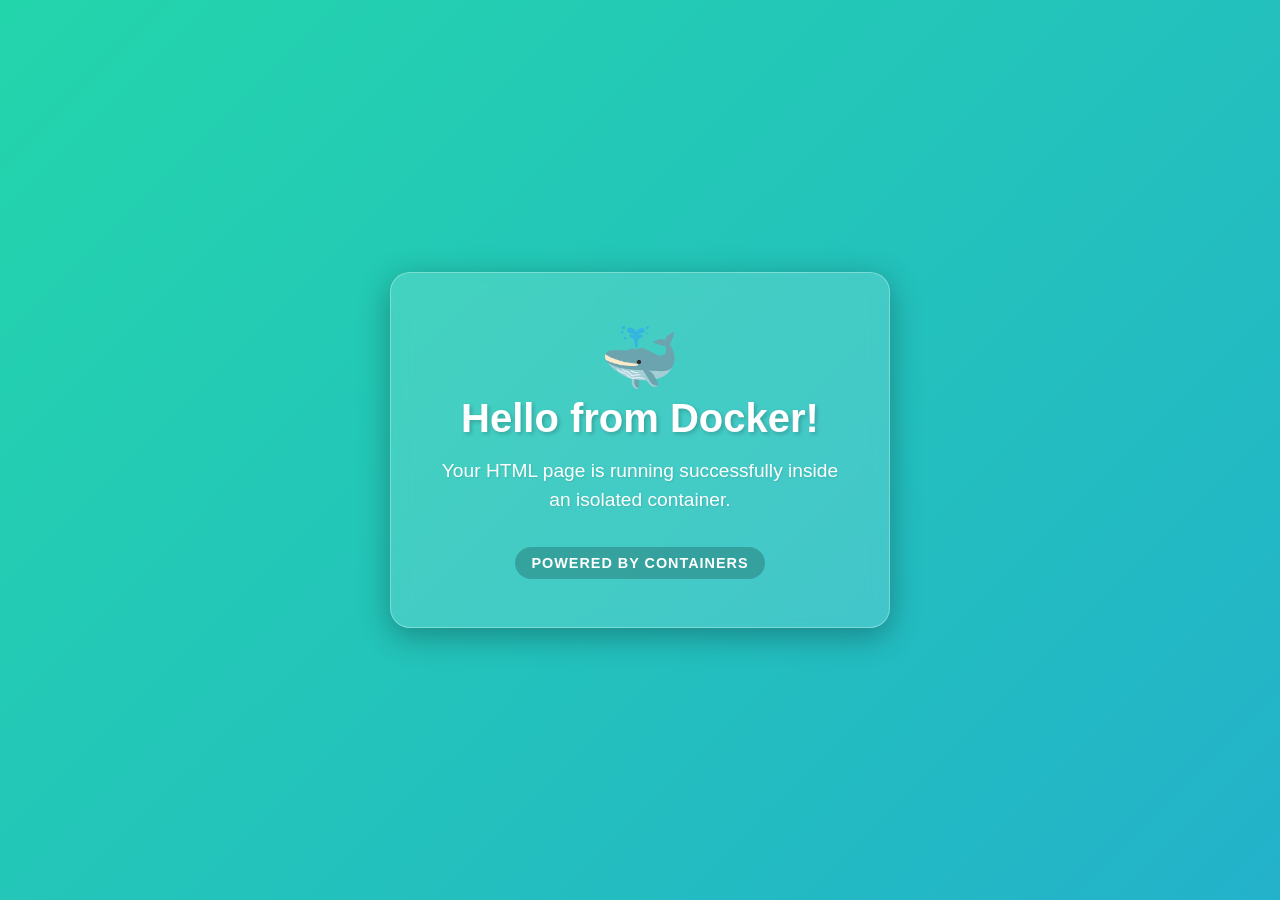
==== index.html @ cf51550a "Add Dockerfile and awesome HTML page" ====
<!DOCTYPE html>
<html lang="en">
<head>
    <meta charset="UTF-8">
    <meta name="viewport" content="width=device-width, initial-scale=1.0">
    <title>My Awesome Docker Page</title>
    <style>
        * {
            margin: 0;
            padding: 0;
            box-sizing: border-box;
        }
        body { 
            font-family: 'Segoe UI', Tahoma, Geneva, Verdana, sans-serif; 
            display: flex; 
            justify-content: center; 
            align-items: center; 
            height: 100vh; 
            /* Cool animated gradient background */
            background: linear-gradient(-45deg, #ee7752, #e73c7e, #23a6d5, #23d5ab);
            background-size: 400% 400%;
            animation: gradientBG 15s ease infinite;
            color: white;
        }

        @keyframes gradientBG {
            0% { background-position: 0% 50%; }
            50% { background-position: 100% 50%; }
            100% { background-position: 0% 50%; }
        }

        .card { 
            padding: 3rem; 
            /* Glassmorphism effect */
            background: rgba(255, 255, 255, 0.15); 
            backdrop-filter: blur(10px);
            -webkit-backdrop-filter: blur(10px);
            border-radius: 20px; 
            border: 1px solid rgba(255, 255, 255, 0.3);
            box-shadow: 0 8px 32px 0 rgba(0, 0, 0, 0.3); 
            text-align: center; 
            max-width: 500px;
            transform: translateY(0);
            transition: transform 0.3s ease, box-shadow 0.3s ease;
        }

        .card:hover {
            transform: translateY(-10px);
            box-shadow: 0 15px 40px 0 rgba(0, 0, 0, 0.4);
        }

        h1 {
            font-size: 2.5rem;
            margin-bottom: 1rem;
            text-shadow: 2px 2px 4px rgba(0,0,0,0.2);
        }
        
        .whale {
            font-size: 4rem;
            display: inline-block;
            animation: float 3s ease-in-out infinite;
        }

        @keyframes float {
            0% { transform: translateY(0px); }
            50% { transform: translateY(-15px); }
            100% { transform: translateY(0px); }
        }

        p {
            font-size: 1.2rem;
            line-height: 1.5;
            text-shadow: 1px 1px 2px rgba(0,0,0,0.1);
        }
        
        .docker-badge {
            display: inline-block;
            margin-top: 2rem;
            padding: 0.5rem 1rem;
            background: rgba(0, 0, 0, 0.2);
            border-radius: 50px;
            font-weight: bold;
            font-size: 0.9rem;
            letter-spacing: 1px;
        }
    </style>
</head>
<body>
    <div class="card">
        <div class="whale">🐳</div>
        <h1>Hello from Docker!</h1>
        <p>Your HTML page is running successfully inside an isolated container.</p>
        <div class="docker-badge">POWERED BY CONTAINERS</div>
    </div>
</body>
</html>
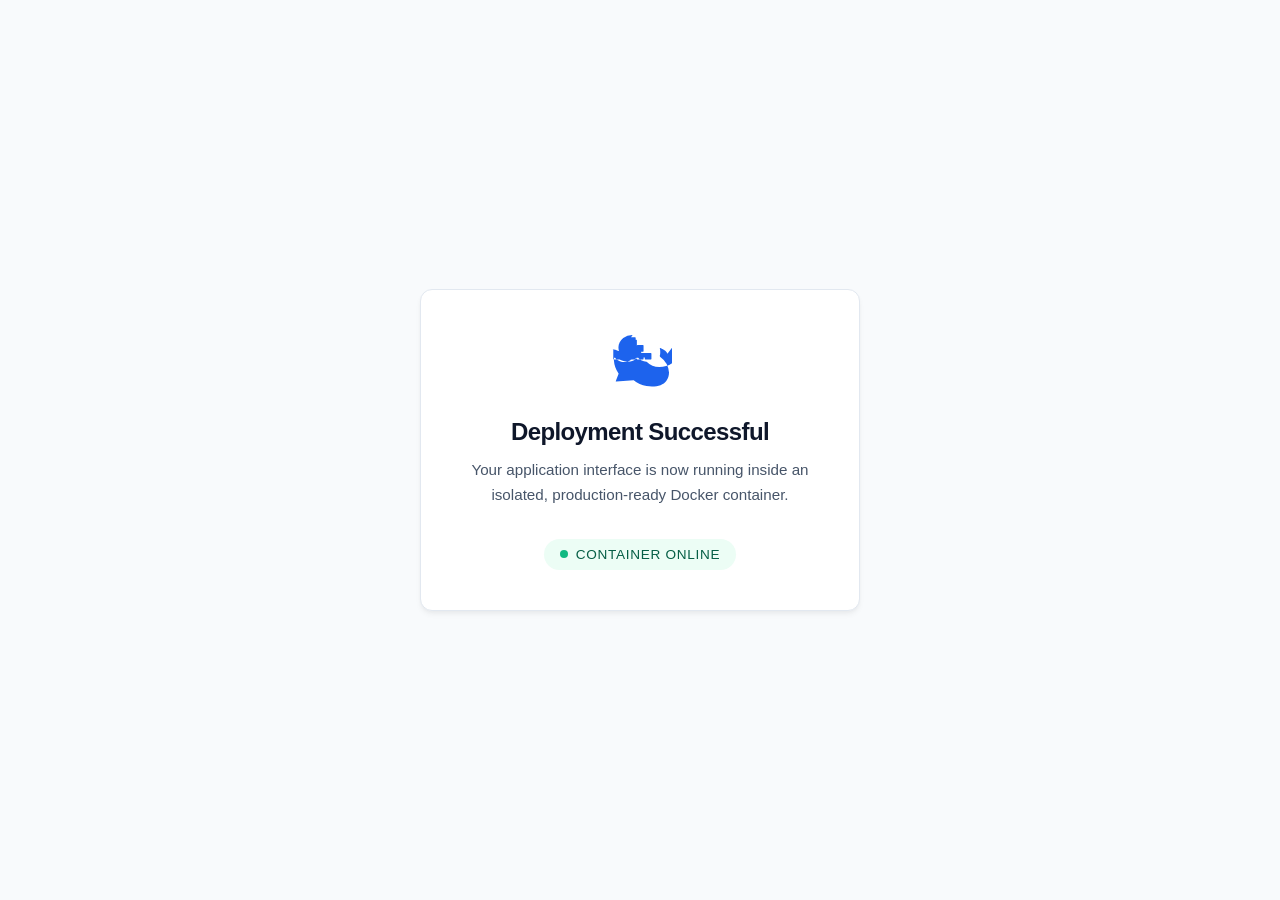
==== commit 67c3b128: "Added CI/CD automation and updated HTML" ====
--- a/index.html
+++ b/index.html
@@ -3,94 +3,113 @@
 <head>
     <meta charset="UTF-8">
     <meta name="viewport" content="width=device-width, initial-scale=1.0">
-    <title>My Awesome Docker Page</title>
+    <title>Docker Container Deployment Status</title>
     <style>
+        :root {
+            --color-bg: #f8fafc;
+            --color-card-bg: #ffffff;
+            --color-text-primary: #0f172a;
+            --color-text-secondary: #475569;
+            --color-docker-blue: #1d63ed;
+            --color-success-bg: #ecfdf5;
+            --color-success-text: #065f46;
+            --color-border: #e2e8f0;
+        }
+
         * {
             margin: 0;
             padding: 0;
             box-sizing: border-box;
         }
+
         body { 
-            font-family: 'Segoe UI', Tahoma, Geneva, Verdana, sans-serif; 
+            font-family: -apple-system, BlinkMacSystemFont, 'Segoe UI', Roboto, Helvetica, Arial, sans-serif; 
+            background-color: var(--color-bg);
+            color: var(--color-text-primary);
             display: flex; 
             justify-content: center; 
             align-items: center; 
-            height: 100vh; 
-            /* Cool animated gradient background */
-            background: linear-gradient(-45deg, #ee7752, #e73c7e, #23a6d5, #23d5ab);
-            background-size: 400% 400%;
-            animation: gradientBG 15s ease infinite;
-            color: white;
-        }
-
-        @keyframes gradientBG {
-            0% { background-position: 0% 50%; }
-            50% { background-position: 100% 50%; }
-            100% { background-position: 0% 50%; }
+            min-height: 100vh;
+            padding: 1.5rem;
+            -webkit-font-smoothing: antialiased;
         }
 
         .card { 
-            padding: 3rem; 
-            /* Glassmorphism effect */
-            background: rgba(255, 255, 255, 0.15); 
-            backdrop-filter: blur(10px);
-            -webkit-backdrop-filter: blur(10px);
-            border-radius: 20px; 
-            border: 1px solid rgba(255, 255, 255, 0.3);
-            box-shadow: 0 8px 32px 0 rgba(0, 0, 0, 0.3); 
+            background-color: var(--color-card-bg);
+            padding: 2.5rem; 
+            border-radius: 12px; 
+            border: 1px solid var(--color-border);
+            box-shadow: 0 4px 6px -1px rgba(0, 0, 0, 0.05), 0 2px 4px -1px rgba(0, 0, 0, 0.03);
             text-align: center; 
-            max-width: 500px;
-            transform: translateY(0);
-            transition: transform 0.3s ease, box-shadow 0.3s ease;
+            max-width: 440px;
+            width: 100%;
         }
 
-        .card:hover {
-            transform: translateY(-10px);
-            box-shadow: 0 15px 40px 0 rgba(0, 0, 0, 0.4);
+        .icon-container {
+            display: flex;
+            justify-content: center;
+            align-items: center;
+            margin-bottom: 1.5rem;
+        }
+
+        .docker-logo {
+            width: 64px;
+            height: auto;
+            fill: var(--color-docker-blue);
         }
 
         h1 {
-            font-size: 2.5rem;
-            margin-bottom: 1rem;
-            text-shadow: 2px 2px 4px rgba(0,0,0,0.2);
+            font-size: 1.5rem;
+            font-weight: 600;
+            letter-spacing: -0.025em;
+            margin-bottom: 0.75rem;
+            color: var(--color-text-primary);
         }
         
-        .whale {
-            font-size: 4rem;
-            display: inline-block;
-            animation: float 3s ease-in-out infinite;
+        p {
+            font-size: 0.95rem;
+            line-height: 1.6;
+            color: var(--color-text-secondary);
+            margin-bottom: 2rem;
+        }
+        
+        .status-badge {
+            display: inline-flex;
+            align-items: center;
+            gap: 0.5rem;
+            padding: 0.5rem 1rem;
+            background-color: var(--color-success-bg);
+            color: var(--color-success-text);
+            border-radius: 9999px;
+            font-weight: 500;
+            font-size: 0.85rem;
+            letter-spacing: 0.05em;
+            text-transform: uppercase;
         }
 
-        @keyframes float {
-            0% { transform: translateY(0px); }
-            50% { transform: translateY(-15px); }
-            100% { transform: translateY(0px); }
-        }
-
-        p {
-            font-size: 1.2rem;
-            line-height: 1.5;
-            text-shadow: 1px 1px 2px rgba(0,0,0,0.1);
-        }
-        
-        .docker-badge {
+        .status-dot {
+            width: 8px;
+            height: 8px;
+            background-color: #10b981;
+            border-radius: 50%;
             display: inline-block;
-            margin-top: 2rem;
-            padding: 0.5rem 1rem;
-            background: rgba(0, 0, 0, 0.2);
-            border-radius: 50px;
-            font-weight: bold;
-            font-size: 0.9rem;
-            letter-spacing: 1px;
         }
     </style>
 </head>
 <body>
     <div class="card">
-        <div class="whale">🐳</div>
-        <h1>Hello from Docker!</h1>
-        <p>Your HTML page is running successfully inside an isolated container.</p>
-        <div class="docker-badge">POWERED BY CONTAINERS</div>
+        <div class="icon-container">
+            <!-- Official Docker Whale SVG -->
+            <svg class="docker-logo" viewBox="0 0 24 24" xmlns="http://w3.org">
+                <path d="M13.983 11.078h2.119c.102 0 .186-.084.186-.186V8.774a.186.186 0 0 0-.186-.185h-2.119a.185.185 0 0 0-.185.185v2.118c0 .102.083.186.185.186m-2.954 0h2.118a.186.186 0 0 0 .186-.186V8.774a.186.186 0 0 0-.186-.185h-2.118a.185.185 0 0 0-.186.185v2.118c0 .102.084.186.186.186m-2.957 0h2.119a.186.186 0 0 0 .185-.186V8.774a.185.185 0 0 0-.185-.185H8.072a.186.186 0 0 0-.186.185v2.118c0 .102.084.186.186.186m-2.954 0h2.119a.185.185 0 0 0 .185-.186V8.774a.185.185 0 0 0-.185-.185H5.118a.185.185 0 0 0-.185.185v2.118c0 .102.083.186.185.186m-2.956 0h2.119a.186.186 0 0 0 .185-.186V8.774a.185.185 0 0 0-.185-.185H2.162a.185.185 0 0 0-.185.185v2.118c0 .102.083.186.185.186m2.956-2.955h2.119a.187.187 0 0 0 .185-.186V5.82a.186.186 0 0 0-.185-.186H5.118a.185.185 0 0 0-.185.186v2.118c0 .102.083.186.185.186m2.954 0h2.119a.186.186 0 0 0 .185-.186V5.82a.185.185 0 0 0-.185-.186H8.072a.186.186 0 0 0-.186.186v2.118c0 .102.084.186.186.186m2.957 0h2.118a.185.185 0 0 0 .186-.186V5.82a.185.185 0 0 0-.186-.186h-2.118a.185.185 0 0 0-.186.186v2.118c0 .102.084.186.186.186m-2.957-2.954h2.119a.186.186 0 0 0 .185-.186V2.865a.185.185 0 0 0-.185-.186H8.072a.186.186 0 0 0-.186.186v2.118c0 .102.084.186.186.186m14.214 3.733c-.116-.395-.415-.818-.813-1.157a6.67 6.67 0 0 0-1.859-1.028c-.046-.017-.097-.008-.135.023-.037.03-.053.078-.042.126.155.666.196 1.396.118 2.117-.023.21-.06.42-.113.626a.434.434 0 0 0 .17.47 7.82 7.82 0 0 1 3.266 5.86c0 1.2-.336 2.227-1.026 3.14-1.303 1.722-3.791 2.378-7.394 1.95a9.387 9.387 0 0 1-4.83-2.146c-.027-.023-.066-.032-.102-.025L3.1 19.344a.144.144 0 0 1-.168-.198l1.042-2.737c.015-.04.007-.086-.02-.12a9.49 9.49 0 0 1-1.74-4.856c-.004-.37.016-.74.062-1.107a.124.124 0 0 1 .222-.068c.677.896 1.637 1.488 2.76 1.7 1.12.213 2.247-.02 3.17-.66.037-.025.053-.07.04-.113a5.53 5.53 0 0 1-.225-1.556c0-1.57.732-3.003 1.956-3.83.038-.027.05-.077.03-.12a4.43 4.43 0 0 0-1.395-1.928.12.12 0 0 0-.179.034c-.496.793-.762 1.714-.764 2.656 0 .044-.01.087-.03.125a2.54 2.54 0 0 1-2.22 1.341H2.162a.185.185 0 0 0-.185.185v2.118c0 .102.083.186.185.186h1.22c.046 0 .09.018.124.05a5.553 5.553 0 0 0 3.738 1.42 5.526 5.526 0 0 0 3.843-1.46c.033-.03.076-.048.122-.048h2.613c.102 0 .185-.084.185-.186V8.774a.186.186 0 0 0-.185-.185h-1.22a.185.185 0 0 1-.186-.185v-2.12a.186.186 0 0 0-.186-.185h-1.22a.186.186 0 0 1-.185-.186V3.8c0-.102-.083-.186-.185-.186h-1.22a.186.186 0 0 0-.186.186v.934c0 .546-.174 1.077-.497 1.517a.187.187 0 0 1-.309-.047 3.32 3.32 0 0 1-.34-1.47c0-.986.377-1.94 1.053-2.666a.122.122 0 0 0-.083-.205 5.6 5.6 0 0 0-3.34 1.107c-1.125.828-1.8 2.146-1.8 3.543 0 .425.053.846.157 1.253a.13.13 0 0 1-.2.137 4.298 4.298 0 0 0-2.316-.684H2.162a.186.186 0 0 0-.185.186v2.118c0 .102.083.186.185.186h1.22c.038 0 .074.012.105.034a6.6 6.6 0 0 0 4.143 1.46c1.176 0 2.323-.314 3.33-.91a.194.194 0 0 1 .253.045c.78.966 1.932 1.536 3.16 1.565.044 0 .087.017.118.047a6.67 6.67 0 0 0 4.78 1.956c3.553 0 6.613-2.028 7.397-5.467.14-.622.21-1.258.207-1.895a7.89 7.89 0 0 0-.585-2.98"/>
+            </svg>
+        </div>
+        <h1>Deployment Successful</h1>
+        <p>Your application interface is now running inside an isolated, production-ready Docker container.</p>
+        <div class="status-badge">
+            <span class="status-dot"></span>
+            Container Online
+        </div>
     </div>
 </body>
 </html>
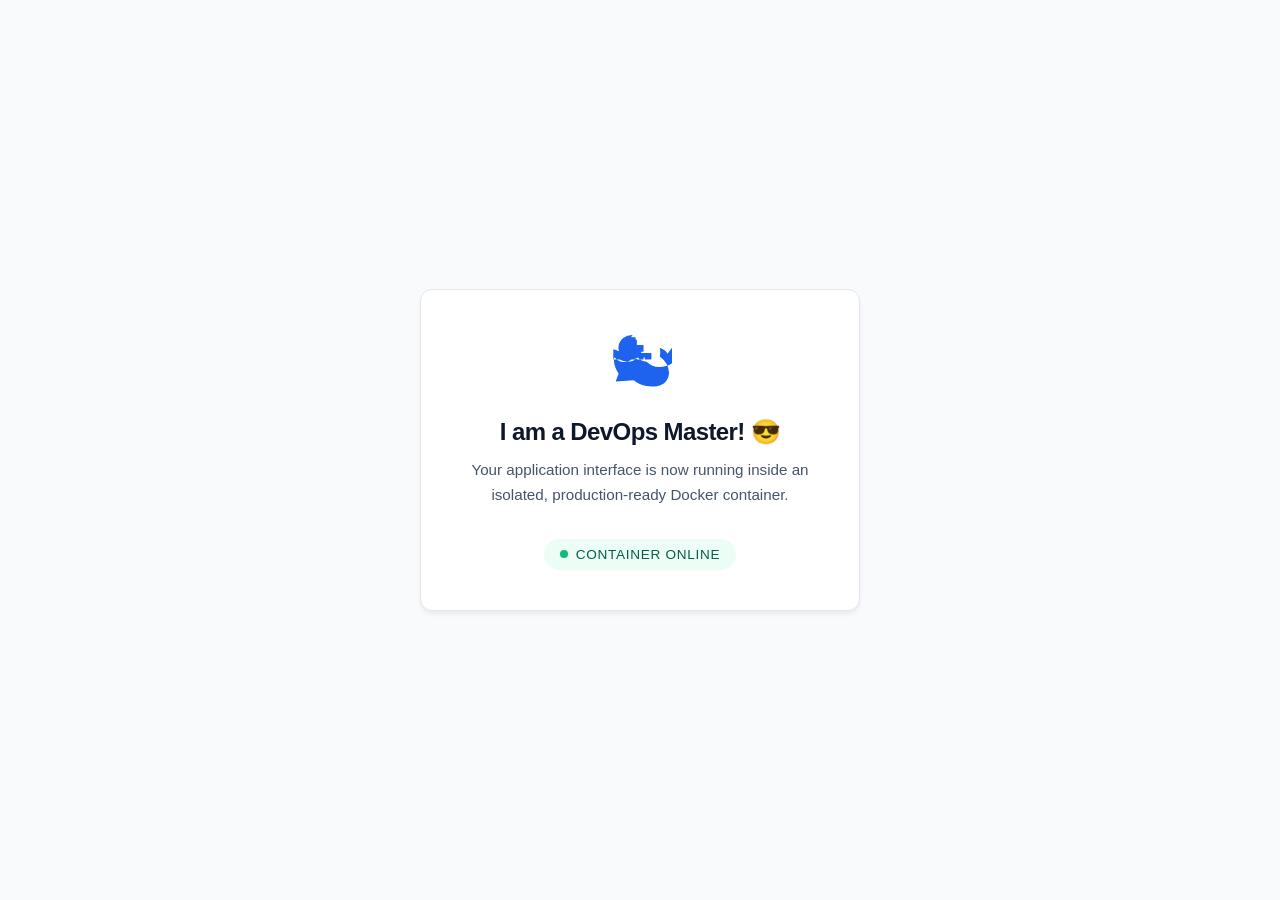
==== commit 716979a7: "Testing the automated pipeline" ====
--- a/index.html
+++ b/index.html
@@ -104,7 +104,7 @@
                 <path d="M13.983 11.078h2.119c.102 0 .186-.084.186-.186V8.774a.186.186 0 0 0-.186-.185h-2.119a.185.185 0 0 0-.185.185v2.118c0 .102.083.186.185.186m-2.954 0h2.118a.186.186 0 0 0 .186-.186V8.774a.186.186 0 0 0-.186-.185h-2.118a.185.185 0 0 0-.186.185v2.118c0 .102.084.186.186.186m-2.957 0h2.119a.186.186 0 0 0 .185-.186V8.774a.185.185 0 0 0-.185-.185H8.072a.186.186 0 0 0-.186.185v2.118c0 .102.084.186.186.186m-2.954 0h2.119a.185.185 0 0 0 .185-.186V8.774a.185.185 0 0 0-.185-.185H5.118a.185.185 0 0 0-.185.185v2.118c0 .102.083.186.185.186m-2.956 0h2.119a.186.186 0 0 0 .185-.186V8.774a.185.185 0 0 0-.185-.185H2.162a.185.185 0 0 0-.185.185v2.118c0 .102.083.186.185.186m2.956-2.955h2.119a.187.187 0 0 0 .185-.186V5.82a.186.186 0 0 0-.185-.186H5.118a.185.185 0 0 0-.185.186v2.118c0 .102.083.186.185.186m2.954 0h2.119a.186.186 0 0 0 .185-.186V5.82a.185.185 0 0 0-.185-.186H8.072a.186.186 0 0 0-.186.186v2.118c0 .102.084.186.186.186m2.957 0h2.118a.185.185 0 0 0 .186-.186V5.82a.185.185 0 0 0-.186-.186h-2.118a.185.185 0 0 0-.186.186v2.118c0 .102.084.186.186.186m-2.957-2.954h2.119a.186.186 0 0 0 .185-.186V2.865a.185.185 0 0 0-.185-.186H8.072a.186.186 0 0 0-.186.186v2.118c0 .102.084.186.186.186m14.214 3.733c-.116-.395-.415-.818-.813-1.157a6.67 6.67 0 0 0-1.859-1.028c-.046-.017-.097-.008-.135.023-.037.03-.053.078-.042.126.155.666.196 1.396.118 2.117-.023.21-.06.42-.113.626a.434.434 0 0 0 .17.47 7.82 7.82 0 0 1 3.266 5.86c0 1.2-.336 2.227-1.026 3.14-1.303 1.722-3.791 2.378-7.394 1.95a9.387 9.387 0 0 1-4.83-2.146c-.027-.023-.066-.032-.102-.025L3.1 19.344a.144.144 0 0 1-.168-.198l1.042-2.737c.015-.04.007-.086-.02-.12a9.49 9.49 0 0 1-1.74-4.856c-.004-.37.016-.74.062-1.107a.124.124 0 0 1 .222-.068c.677.896 1.637 1.488 2.76 1.7 1.12.213 2.247-.02 3.17-.66.037-.025.053-.07.04-.113a5.53 5.53 0 0 1-.225-1.556c0-1.57.732-3.003 1.956-3.83.038-.027.05-.077.03-.12a4.43 4.43 0 0 0-1.395-1.928.12.12 0 0 0-.179.034c-.496.793-.762 1.714-.764 2.656 0 .044-.01.087-.03.125a2.54 2.54 0 0 1-2.22 1.341H2.162a.185.185 0 0 0-.185.185v2.118c0 .102.083.186.185.186h1.22c.046 0 .09.018.124.05a5.553 5.553 0 0 0 3.738 1.42 5.526 5.526 0 0 0 3.843-1.46c.033-.03.076-.048.122-.048h2.613c.102 0 .185-.084.185-.186V8.774a.186.186 0 0 0-.185-.185h-1.22a.185.185 0 0 1-.186-.185v-2.12a.186.186 0 0 0-.186-.185h-1.22a.186.186 0 0 1-.185-.186V3.8c0-.102-.083-.186-.185-.186h-1.22a.186.186 0 0 0-.186.186v.934c0 .546-.174 1.077-.497 1.517a.187.187 0 0 1-.309-.047 3.32 3.32 0 0 1-.34-1.47c0-.986.377-1.94 1.053-2.666a.122.122 0 0 0-.083-.205 5.6 5.6 0 0 0-3.34 1.107c-1.125.828-1.8 2.146-1.8 3.543 0 .425.053.846.157 1.253a.13.13 0 0 1-.2.137 4.298 4.298 0 0 0-2.316-.684H2.162a.186.186 0 0 0-.185.186v2.118c0 .102.083.186.185.186h1.22c.038 0 .074.012.105.034a6.6 6.6 0 0 0 4.143 1.46c1.176 0 2.323-.314 3.33-.91a.194.194 0 0 1 .253.045c.78.966 1.932 1.536 3.16 1.565.044 0 .087.017.118.047a6.67 6.67 0 0 0 4.78 1.956c3.553 0 6.613-2.028 7.397-5.467.14-.622.21-1.258.207-1.895a7.89 7.89 0 0 0-.585-2.98"/>
             </svg>
         </div>
-        <h1>Deployment Successful</h1>
+        <h1>I am a DevOps Master! 😎</h1>
         <p>Your application interface is now running inside an isolated, production-ready Docker container.</p>
         <div class="status-badge">
             <span class="status-dot"></span>
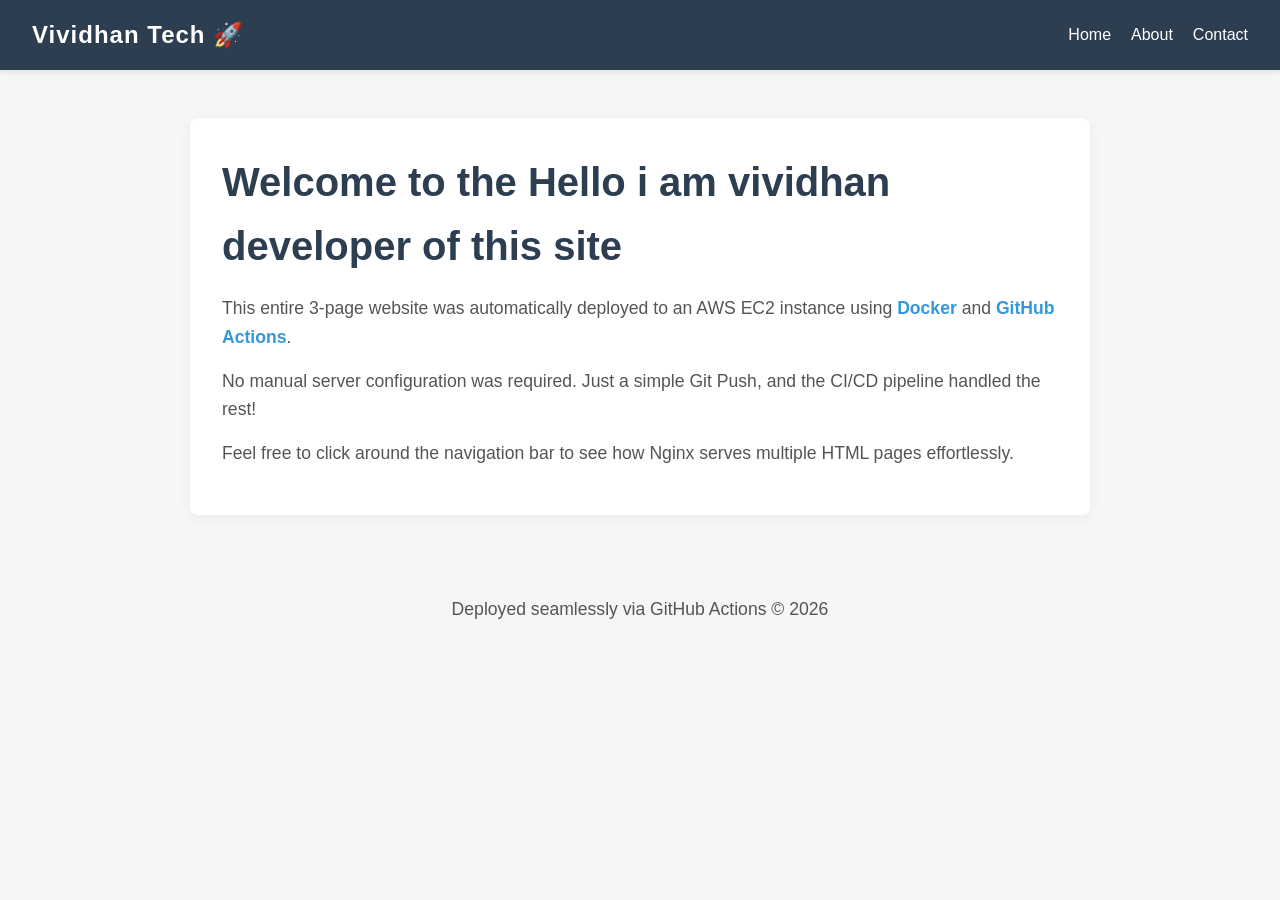
==== commit 17fd3715: "changed the h1 tag" ====
--- a/index.html
+++ b/index.html
@@ -3,113 +3,28 @@
 <head>
     <meta charset="UTF-8">
     <meta name="viewport" content="width=device-width, initial-scale=1.0">
-    <title>Docker Container Deployment Status</title>
-    <style>
-        :root {
-            --color-bg: #f8fafc;
-            --color-card-bg: #ffffff;
-            --color-text-primary: #0f172a;
-            --color-text-secondary: #475569;
-            --color-docker-blue: #1d63ed;
-            --color-success-bg: #ecfdf5;
-            --color-success-text: #065f46;
-            --color-border: #e2e8f0;
-        }
-
-        * {
-            margin: 0;
-            padding: 0;
-            box-sizing: border-box;
-        }
-
-        body { 
-            font-family: -apple-system, BlinkMacSystemFont, 'Segoe UI', Roboto, Helvetica, Arial, sans-serif; 
-            background-color: var(--color-bg);
-            color: var(--color-text-primary);
-            display: flex; 
-            justify-content: center; 
-            align-items: center; 
-            min-height: 100vh;
-            padding: 1.5rem;
-            -webkit-font-smoothing: antialiased;
-        }
-
-        .card { 
-            background-color: var(--color-card-bg);
-            padding: 2.5rem; 
-            border-radius: 12px; 
-            border: 1px solid var(--color-border);
-            box-shadow: 0 4px 6px -1px rgba(0, 0, 0, 0.05), 0 2px 4px -1px rgba(0, 0, 0, 0.03);
-            text-align: center; 
-            max-width: 440px;
-            width: 100%;
-        }
-
-        .icon-container {
-            display: flex;
-            justify-content: center;
-            align-items: center;
-            margin-bottom: 1.5rem;
-        }
-
-        .docker-logo {
-            width: 64px;
-            height: auto;
-            fill: var(--color-docker-blue);
-        }
-
-        h1 {
-            font-size: 1.5rem;
-            font-weight: 600;
-            letter-spacing: -0.025em;
-            margin-bottom: 0.75rem;
-            color: var(--color-text-primary);
-        }
-        
-        p {
-            font-size: 0.95rem;
-            line-height: 1.6;
-            color: var(--color-text-secondary);
-            margin-bottom: 2rem;
-        }
-        
-        .status-badge {
-            display: inline-flex;
-            align-items: center;
-            gap: 0.5rem;
-            padding: 0.5rem 1rem;
-            background-color: var(--color-success-bg);
-            color: var(--color-success-text);
-            border-radius: 9999px;
-            font-weight: 500;
-            font-size: 0.85rem;
-            letter-spacing: 0.05em;
-            text-transform: uppercase;
-        }
-
-        .status-dot {
-            width: 8px;
-            height: 8px;
-            background-color: #10b981;
-            border-radius: 50%;
-            display: inline-block;
-        }
-    </style>
+    <title>Home - DevOps Master</title>
+    <link rel="stylesheet" href="style.css">
 </head>
 <body>
-    <div class="card">
-        <div class="icon-container">
-            <!-- Official Docker Whale SVG -->
-            <svg class="docker-logo" viewBox="0 0 24 24" xmlns="http://w3.org">
-                <path d="M13.983 11.078h2.119c.102 0 .186-.084.186-.186V8.774a.186.186 0 0 0-.186-.185h-2.119a.185.185 0 0 0-.185.185v2.118c0 .102.083.186.185.186m-2.954 0h2.118a.186.186 0 0 0 .186-.186V8.774a.186.186 0 0 0-.186-.185h-2.118a.185.185 0 0 0-.186.185v2.118c0 .102.084.186.186.186m-2.957 0h2.119a.186.186 0 0 0 .185-.186V8.774a.185.185 0 0 0-.185-.185H8.072a.186.186 0 0 0-.186.185v2.118c0 .102.084.186.186.186m-2.954 0h2.119a.185.185 0 0 0 .185-.186V8.774a.185.185 0 0 0-.185-.185H5.118a.185.185 0 0 0-.185.185v2.118c0 .102.083.186.185.186m-2.956 0h2.119a.186.186 0 0 0 .185-.186V8.774a.185.185 0 0 0-.185-.185H2.162a.185.185 0 0 0-.185.185v2.118c0 .102.083.186.185.186m2.956-2.955h2.119a.187.187 0 0 0 .185-.186V5.82a.186.186 0 0 0-.185-.186H5.118a.185.185 0 0 0-.185.186v2.118c0 .102.083.186.185.186m2.954 0h2.119a.186.186 0 0 0 .185-.186V5.82a.185.185 0 0 0-.185-.186H8.072a.186.186 0 0 0-.186.186v2.118c0 .102.084.186.186.186m2.957 0h2.118a.185.185 0 0 0 .186-.186V5.82a.185.185 0 0 0-.186-.186h-2.118a.185.185 0 0 0-.186.186v2.118c0 .102.084.186.186.186m-2.957-2.954h2.119a.186.186 0 0 0 .185-.186V2.865a.185.185 0 0 0-.185-.186H8.072a.186.186 0 0 0-.186.186v2.118c0 .102.084.186.186.186m14.214 3.733c-.116-.395-.415-.818-.813-1.157a6.67 6.67 0 0 0-1.859-1.028c-.046-.017-.097-.008-.135.023-.037.03-.053.078-.042.126.155.666.196 1.396.118 2.117-.023.21-.06.42-.113.626a.434.434 0 0 0 .17.47 7.82 7.82 0 0 1 3.266 5.86c0 1.2-.336 2.227-1.026 3.14-1.303 1.722-3.791 2.378-7.394 1.95a9.387 9.387 0 0 1-4.83-2.146c-.027-.023-.066-.032-.102-.025L3.1 19.344a.144.144 0 0 1-.168-.198l1.042-2.737c.015-.04.007-.086-.02-.12a9.49 9.49 0 0 1-1.74-4.856c-.004-.37.016-.74.062-1.107a.124.124 0 0 1 .222-.068c.677.896 1.637 1.488 2.76 1.7 1.12.213 2.247-.02 3.17-.66.037-.025.053-.07.04-.113a5.53 5.53 0 0 1-.225-1.556c0-1.57.732-3.003 1.956-3.83.038-.027.05-.077.03-.12a4.43 4.43 0 0 0-1.395-1.928.12.12 0 0 0-.179.034c-.496.793-.762 1.714-.764 2.656 0 .044-.01.087-.03.125a2.54 2.54 0 0 1-2.22 1.341H2.162a.185.185 0 0 0-.185.185v2.118c0 .102.083.186.185.186h1.22c.046 0 .09.018.124.05a5.553 5.553 0 0 0 3.738 1.42 5.526 5.526 0 0 0 3.843-1.46c.033-.03.076-.048.122-.048h2.613c.102 0 .185-.084.185-.186V8.774a.186.186 0 0 0-.185-.185h-1.22a.185.185 0 0 1-.186-.185v-2.12a.186.186 0 0 0-.186-.185h-1.22a.186.186 0 0 1-.185-.186V3.8c0-.102-.083-.186-.185-.186h-1.22a.186.186 0 0 0-.186.186v.934c0 .546-.174 1.077-.497 1.517a.187.187 0 0 1-.309-.047 3.32 3.32 0 0 1-.34-1.47c0-.986.377-1.94 1.053-2.666a.122.122 0 0 0-.083-.205 5.6 5.6 0 0 0-3.34 1.107c-1.125.828-1.8 2.146-1.8 3.543 0 .425.053.846.157 1.253a.13.13 0 0 1-.2.137 4.298 4.298 0 0 0-2.316-.684H2.162a.186.186 0 0 0-.185.186v2.118c0 .102.083.186.185.186h1.22c.038 0 .074.012.105.034a6.6 6.6 0 0 0 4.143 1.46c1.176 0 2.323-.314 3.33-.91a.194.194 0 0 1 .253.045c.78.966 1.932 1.536 3.16 1.565.044 0 .087.017.118.047a6.67 6.67 0 0 0 4.78 1.956c3.553 0 6.613-2.028 7.397-5.467.14-.622.21-1.258.207-1.895a7.89 7.89 0 0 0-.585-2.98"/>
-            </svg>
-        </div>
-        <h1>I am a DevOps Master! 😎</h1>
-        <p>Your application interface is now running inside an isolated, production-ready Docker container.</p>
-        <div class="status-badge">
-            <span class="status-dot"></span>
-            Container Online
-        </div>
+    <nav>
+        <div class="logo">Vividhan Tech 🚀</div>
+        <ul>
+            <li><a href="index.html">Home</a></li>
+            <li><a href="about.html">About</a></li>
+            <li><a href="contact.html">Contact</a></li>
+        </ul>
+    </nav>
+
+    <div class="container">
+        <h1>Welcome to the Hello i am vividhan developer of this site</h1>
+        <p>This entire 3-page website was automatically deployed to an AWS EC2 instance using <span class="highlight">Docker</span> and <span class="highlight">GitHub Actions</span>.</p>
+        <p>No manual server configuration was required. Just a simple Git Push, and the CI/CD pipeline handled the rest!</p>
+        <p>Feel free to click around the navigation bar to see how Nginx serves multiple HTML pages effortlessly.</p>
     </div>
+
+    <footer>
+        <p>Deployed seamlessly via GitHub Actions &copy; 2026</p>
+    </footer>
 </body>
 </html>
--- a/style.css
+++ b/style.css
@@ -0,0 +1,86 @@
+/* style.css */
+* {
+    margin: 0;
+    padding: 0;
+    box-sizing: border-box;
+    font-family: 'Segoe UI', Tahoma, Geneva, Verdana, sans-serif;
+}
+
+body {
+    background-color: #f4f7f6;
+    color: #333;
+    line-height: 1.6;
+}
+
+/* Navigation Bar */
+nav {
+    background: #2c3e50;
+    color: #fff;
+    padding: 1rem 2rem;
+    display: flex;
+    justify-content: space-between;
+    align-items: center;
+    box-shadow: 0 2px 5px rgba(0,0,0,0.1);
+}
+
+nav .logo {
+    font-size: 1.5rem;
+    font-weight: bold;
+    letter-spacing: 1px;
+}
+
+nav ul {
+    list-style: none;
+    display: flex;
+}
+
+nav ul li {
+    margin-left: 20px;
+}
+
+nav ul li a {
+    color: #fff;
+    text-decoration: none;
+    font-weight: 500;
+    transition: color 0.3s;
+}
+
+nav ul li a:hover {
+    color: #3498db;
+}
+
+/* Main Content Area */
+.container {
+    max-width: 900px;
+    margin: 3rem auto;
+    padding: 2rem;
+    background: #fff;
+    border-radius: 8px;
+    box-shadow: 0 4px 15px rgba(0,0,0,0.05);
+}
+
+h1 {
+    color: #2c3e50;
+    margin-bottom: 1rem;
+    font-size: 2.5rem;
+}
+
+p {
+    margin-bottom: 1rem;
+    font-size: 1.1rem;
+    color: #555;
+}
+
+.highlight {
+    color: #3498db;
+    font-weight: bold;
+}
+
+/* Footer */
+footer {
+    text-align: center;
+    padding: 2rem;
+    margin-top: 2rem;
+    color: #7f8c8d;
+    font-size: 0.9rem;
+}
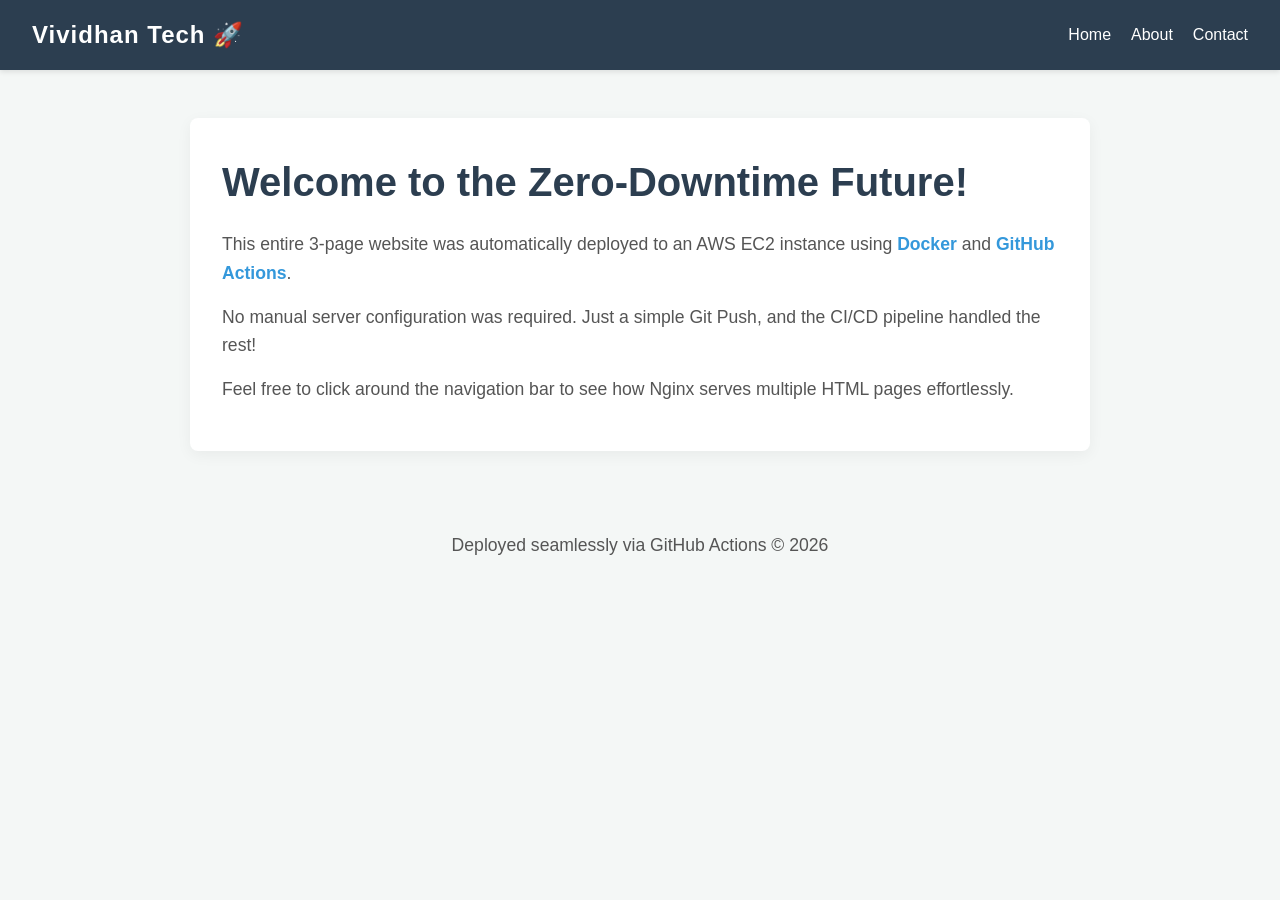
==== commit d28934d8: "Testing Blue/Green Zero Downtime" ====
--- a/index.html
+++ b/index.html
@@ -17,7 +17,7 @@
     </nav>
 
     <div class="container">
-        <h1>Welcome to the Hello i am vividhan developer of this site</h1>
+        <h1>Welcome to the Zero-Downtime Future!</h1>
         <p>This entire 3-page website was automatically deployed to an AWS EC2 instance using <span class="highlight">Docker</span> and <span class="highlight">GitHub Actions</span>.</p>
         <p>No manual server configuration was required. Just a simple Git Push, and the CI/CD pipeline handled the rest!</p>
         <p>Feel free to click around the navigation bar to see how Nginx serves multiple HTML pages effortlessly.</p>
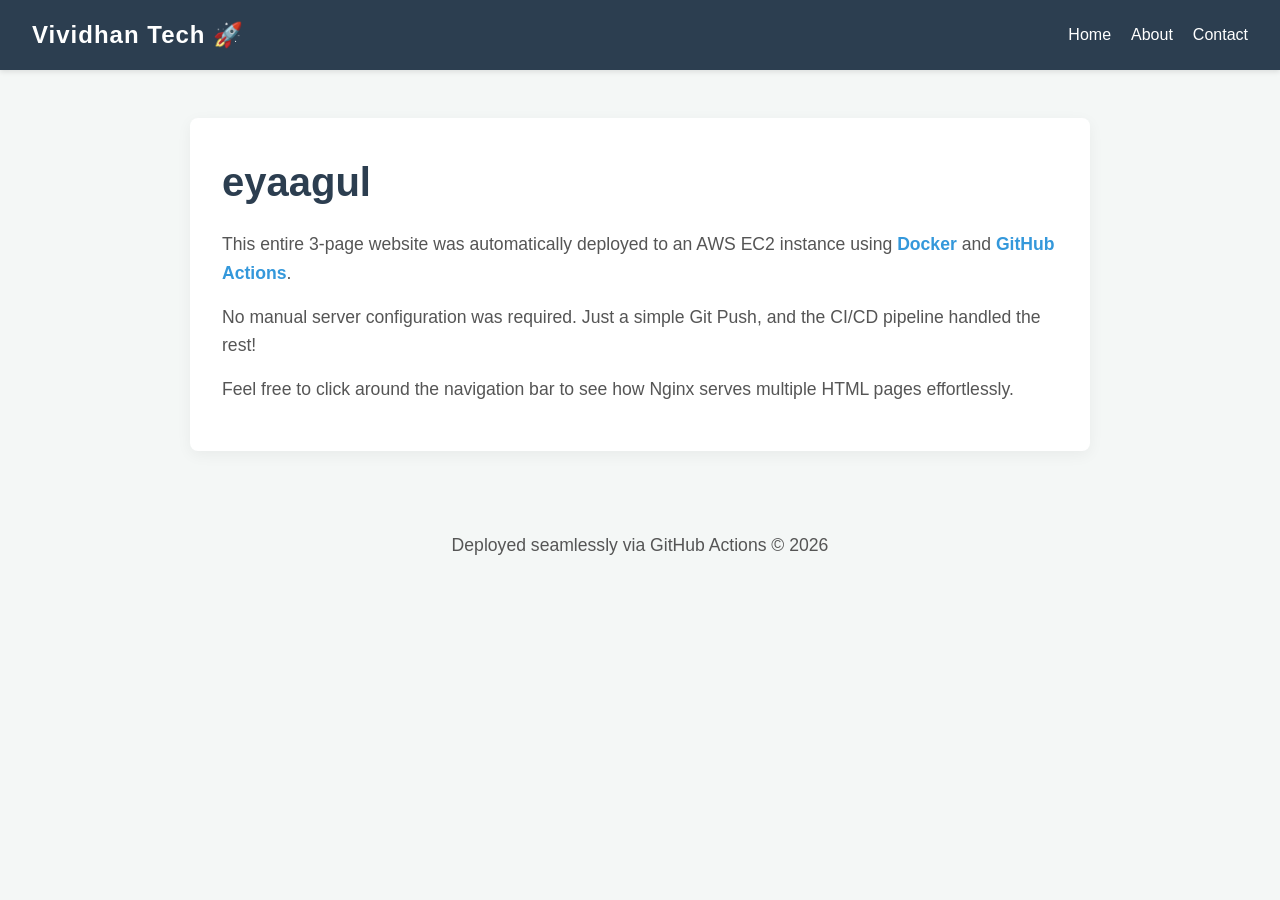
==== commit 331e83c8: "Update heading to eyaagul" ====
--- a/index.html
+++ b/index.html
@@ -17,7 +17,7 @@
     </nav>
 
     <div class="container">
-        <h1>Welcome to the Zero-Downtime Future!</h1>
+        <h1>eyaagul</h1>
         <p>This entire 3-page website was automatically deployed to an AWS EC2 instance using <span class="highlight">Docker</span> and <span class="highlight">GitHub Actions</span>.</p>
         <p>No manual server configuration was required. Just a simple Git Push, and the CI/CD pipeline handled the rest!</p>
         <p>Feel free to click around the navigation bar to see how Nginx serves multiple HTML pages effortlessly.</p>
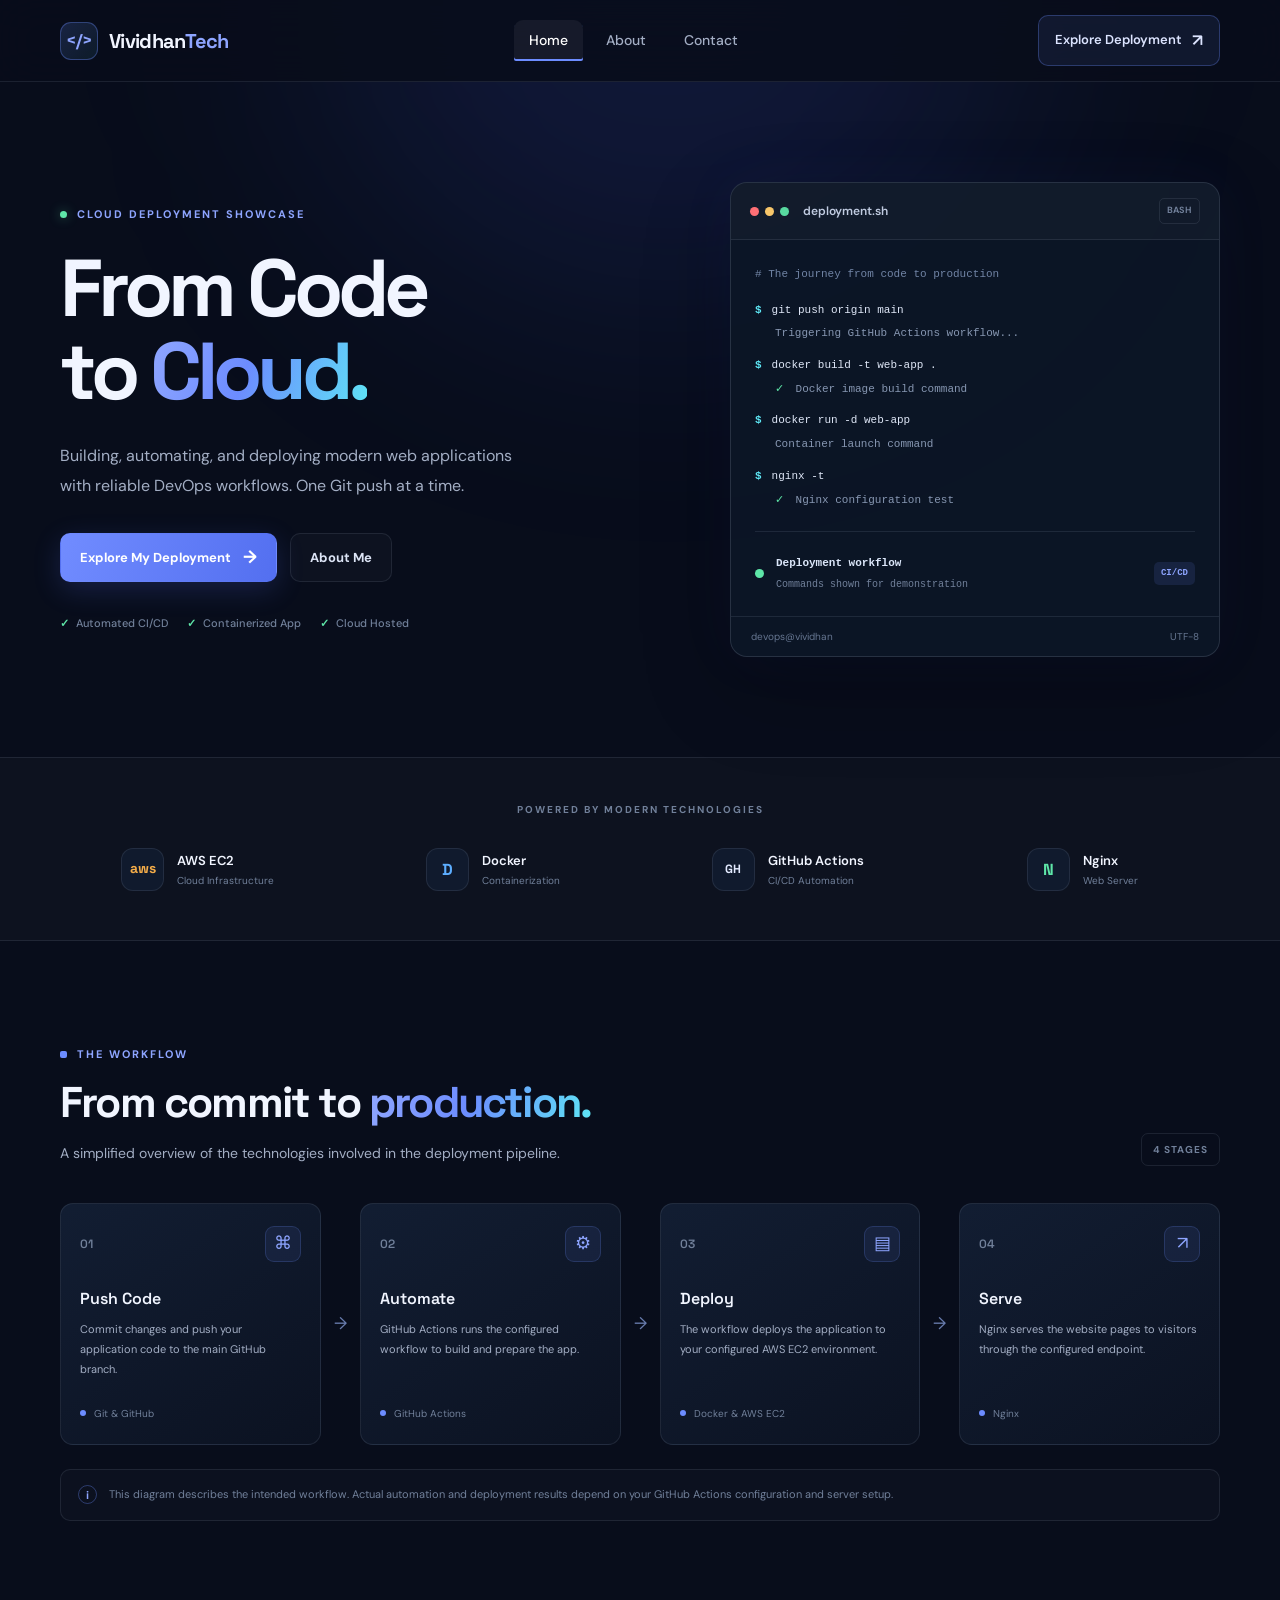
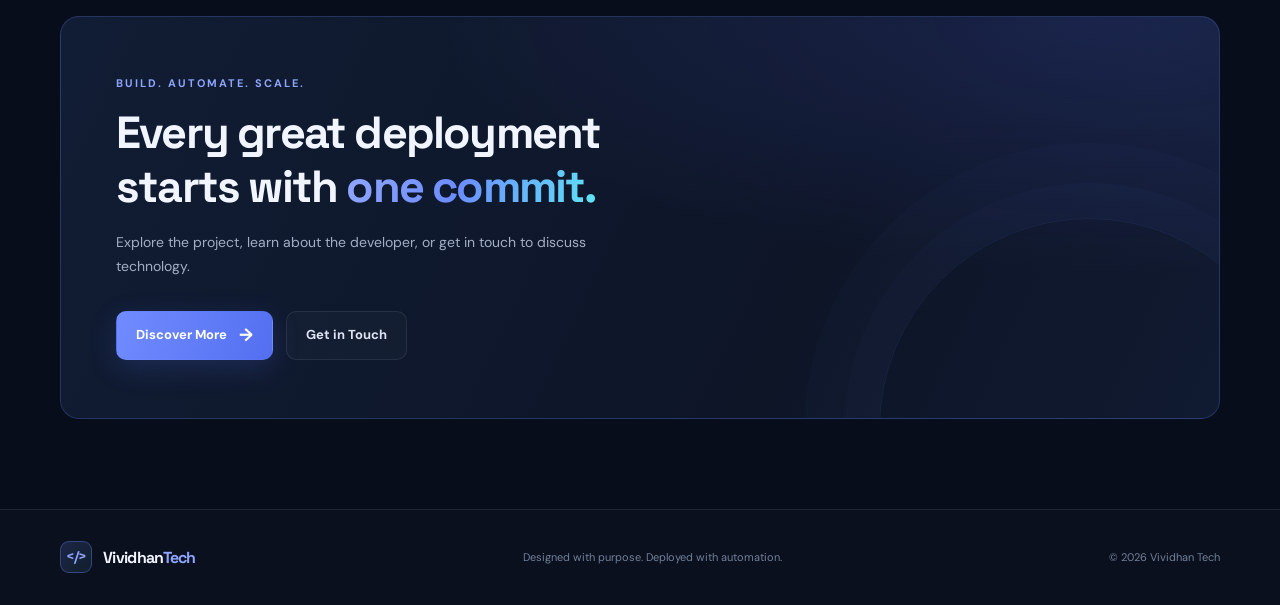
==== commit a77d4fee: "Updated website content" ====
--- a/index.html
+++ b/index.html
@@ -1,30 +1,418 @@
+
 <!DOCTYPE html>
 <html lang="en">
 <head>
     <meta charset="UTF-8">
     <meta name="viewport" content="width=device-width, initial-scale=1.0">
-    <title>Home - DevOps Master</title>
+
+    <meta name="theme-color" content="#080d1b">
+    <meta name="description" content="Vividhan Tech — A modern DevOps deployment showcase powered by AWS EC2, Docker, GitHub Actions, and Nginx.">
+
+    <title>Vividhan Tech | DevOps & Cloud Engineering</title>
+
+    <link rel="preconnect" href="https://fonts.googleapis.com">
+    <link rel="preconnect" href="https://fonts.gstatic.com" crossorigin>
+    <link href="https://fonts.googleapis.com/css2?family=DM+Sans:wght@400;500;600;700&family=Space+Grotesk:wght@400;500;600;700&display=swap" rel="stylesheet">
+
     <link rel="stylesheet" href="style.css">
 </head>
+
 <body>
-    <nav>
-        <div class="logo">Vividhan Tech 🚀</div>
-        <ul>
-            <li><a href="index.html">Home</a></li>
-            <li><a href="about.html">About</a></li>
-            <li><a href="contact.html">Contact</a></li>
-        </ul>
-    </nav>
-
-    <div class="container">
-        <h1>eyaagul</h1>
-        <p>This entire 3-page website was automatically deployed to an AWS EC2 instance using <span class="highlight">Docker</span> and <span class="highlight">GitHub Actions</span>.</p>
-        <p>No manual server configuration was required. Just a simple Git Push, and the CI/CD pipeline handled the rest!</p>
-        <p>Feel free to click around the navigation bar to see how Nginx serves multiple HTML pages effortlessly.</p>
-    </div>
-
-    <footer>
-        <p>Deployed seamlessly via GitHub Actions &copy; 2026</p>
+
+    <div class="background-glow"></div>
+
+    <header class="navbar">
+        <a href="index.html" class="brand">
+            <span class="brand-icon">&lt;/&gt;</span>
+            <span>Vividhan<span class="brand-accent">Tech</span></span>
+        </a>
+
+        <nav class="nav-links" id="navLinks">
+            <a href="index.html" class="nav-link active">Home</a>
+            <a href="about.html" class="nav-link">About</a>
+            <a href="contact.html" class="nav-link">Contact</a>
+        </nav>
+
+        <a href="#deployment" class="nav-cta">
+            Explore Deployment <span>↗</span>
+        </a>
+
+        <button class="menu-toggle" id="menuToggle"
+                aria-label="Toggle navigation"
+                aria-expanded="false"
+                aria-controls="navLinks">
+            <span></span>
+            <span></span>
+            <span></span>
+        </button>
+    </header>
+
+    <main>
+
+        <!-- HERO SECTION -->
+        <section class="hero section-container">
+
+            <div class="hero-content">
+
+                <div class="eyebrow">
+                    <span class="status-dot"></span>
+                    CLOUD DEPLOYMENT SHOWCASE
+                </div>
+
+                <h1>
+                    From Code<br>
+                    to <span class="gradient-text">Cloud.</span>
+                </h1>
+
+                <p class="hero-description">
+                    Building, automating, and deploying modern web applications
+                    with reliable DevOps workflows. One Git push at a time.
+                </p>
+
+                <div class="hero-actions">
+                    <a href="#deployment" class="button button-primary">
+                        Explore My Deployment <span>→</span>
+                    </a>
+
+                    <a href="about.html" class="button button-secondary">
+                        About Me
+                    </a>
+                </div>
+
+                <div class="hero-proof">
+                    <div class="proof-item">
+                        <span class="proof-icon">✓</span>
+                        Automated CI/CD
+                    </div>
+
+                    <div class="proof-item">
+                        <span class="proof-icon">✓</span>
+                        Containerized App
+                    </div>
+
+                    <div class="proof-item">
+                        <span class="proof-icon">✓</span>
+                        Cloud Hosted
+                    </div>
+                </div>
+
+            </div>
+
+            <!-- TERMINAL CARD -->
+            <div class="terminal-card">
+
+                <div class="terminal-header">
+                    <div class="terminal-dots">
+                        <span></span>
+                        <span></span>
+                        <span></span>
+                    </div>
+
+                    <span class="terminal-title">deployment.sh</span>
+
+                    <span class="terminal-label">BASH</span>
+                </div>
+
+                <div class="terminal-body">
+
+                    <div class="terminal-comment">
+                        # The journey from code to production
+                    </div>
+
+                    <div class="terminal-line">
+                        <span class="terminal-prompt">$</span>
+                        <span>git push origin main</span>
+                    </div>
+
+                    <div class="terminal-output">
+                        Triggering GitHub Actions workflow...
+                    </div>
+
+                    <div class="terminal-line">
+                        <span class="terminal-prompt">$</span>
+                        <span>docker build -t web-app .</span>
+                    </div>
+
+                    <div class="terminal-output">
+                        <span class="success-text">✓</span>
+                        Docker image build command
+                    </div>
+
+                    <div class="terminal-line">
+                        <span class="terminal-prompt">$</span>
+                        <span>docker run -d web-app</span>
+                    </div>
+
+                    <div class="terminal-output">
+                        Container launch command
+                    </div>
+
+                    <div class="terminal-line">
+                        <span class="terminal-prompt">$</span>
+                        <span>nginx -t</span>
+                    </div>
+
+                    <div class="terminal-output">
+                        <span class="success-text">✓</span>
+                        Nginx configuration test
+                    </div>
+
+                    <div class="terminal-divider"></div>
+
+                    <div class="terminal-result">
+                        <span class="result-indicator"></span>
+                        <div>
+                            <strong>Deployment workflow</strong>
+                            <p>Commands shown for demonstration</p>
+                        </div>
+                        <span class="result-tag">CI/CD</span>
+                    </div>
+
+                </div>
+
+                <div class="terminal-footer">
+                    <span>devops@vividhan</span>
+                    <span>UTF-8</span>
+                </div>
+
+            </div>
+
+        </section>
+
+        <!-- TECHNOLOGY STACK -->
+        <section class="tech-section">
+            <div class="section-container">
+
+                <p class="section-overline">POWERED BY MODERN TECHNOLOGIES</p>
+
+                <div class="tech-grid">
+
+                    <div class="tech-item">
+                        <div class="tech-icon aws-icon">aws</div>
+                        <div>
+                            <h3>AWS EC2</h3>
+                            <p>Cloud Infrastructure</p>
+                        </div>
+                    </div>
+
+                    <div class="tech-item">
+                        <div class="tech-icon docker-icon">D</div>
+                        <div>
+                            <h3>Docker</h3>
+                            <p>Containerization</p>
+                        </div>
+                    </div>
+
+                    <div class="tech-item">
+                        <div class="tech-icon github-icon">GH</div>
+                        <div>
+                            <h3>GitHub Actions</h3>
+                            <p>CI/CD Automation</p>
+                        </div>
+                    </div>
+
+                    <div class="tech-item">
+                        <div class="tech-icon nginx-icon">N</div>
+                        <div>
+                            <h3>Nginx</h3>
+                            <p>Web Server</p>
+                        </div>
+                    </div>
+
+                </div>
+            </div>
+        </section>
+
+        <!-- DEPLOYMENT WORKFLOW -->
+        <section class="deployment-section section-container" id="deployment">
+
+            <div class="section-heading">
+                <div>
+                    <div class="eyebrow">
+                        <span class="heading-marker"></span>
+                        THE WORKFLOW
+                    </div>
+
+                    <h2>From commit to <span class="gradient-text">production.</span></h2>
+
+                    <p>
+                        A simplified overview of the technologies involved
+                        in the deployment pipeline.
+                    </p>
+                </div>
+
+                <span class="workflow-badge">4 STAGES</span>
+            </div>
+
+            <div class="workflow-grid">
+
+                <article class="workflow-card">
+                    <div class="workflow-top">
+                        <span class="step-number">01</span>
+                        <span class="workflow-symbol">⌘</span>
+                    </div>
+
+                    <h3>Push Code</h3>
+
+                    <p>
+                        Commit changes and push your application
+                        code to the main GitHub branch.
+                    </p>
+
+                    <div class="workflow-bottom">
+                        <span class="mini-dot"></span>
+                        <span>Git & GitHub</span>
+                    </div>
+                </article>
+
+                <div class="workflow-connector">→</div>
+
+                <article class="workflow-card">
+                    <div class="workflow-top">
+                        <span class="step-number">02</span>
+                        <span class="workflow-symbol">⚙</span>
+                    </div>
+
+                    <h3>Automate</h3>
+
+                    <p>
+                        GitHub Actions runs the configured
+                        workflow to build and prepare the app.
+                    </p>
+
+                    <div class="workflow-bottom">
+                        <span class="mini-dot"></span>
+                        <span>GitHub Actions</span>
+                    </div>
+                </article>
+
+                <div class="workflow-connector">→</div>
+
+                <article class="workflow-card">
+                    <div class="workflow-top">
+                        <span class="step-number">03</span>
+                        <span class="workflow-symbol">▤</span>
+                    </div>
+
+                    <h3>Deploy</h3>
+
+                    <p>
+                        The workflow deploys the application
+                        to your configured AWS EC2 environment.
+                    </p>
+
+                    <div class="workflow-bottom">
+                        <span class="mini-dot"></span>
+                        <span>Docker & AWS EC2</span>
+                    </div>
+                </article>
+
+                <div class="workflow-connector">→</div>
+
+                <article class="workflow-card">
+                    <div class="workflow-top">
+                        <span class="step-number">04</span>
+                        <span class="workflow-symbol">↗</span>
+                    </div>
+
+                    <h3>Serve</h3>
+
+                    <p>
+                        Nginx serves the website pages to
+                        visitors through the configured endpoint.
+                    </p>
+
+                    <div class="workflow-bottom">
+                        <span class="mini-dot"></span>
+                        <span>Nginx</span>
+                    </div>
+                </article>
+
+            </div>
+
+            <div class="workflow-note">
+                <span class="note-icon">i</span>
+                <p>
+                    This diagram describes the intended workflow.
+                    Actual automation and deployment results depend on your
+                    GitHub Actions configuration and server setup.
+                </p>
+            </div>
+
+        </section>
+
+        <!-- FINAL CTA -->
+        <section class="cta-section section-container">
+
+            <div class="cta-card">
+                <div class="cta-decoration"></div>
+
+                <div class="cta-content">
+                    <div class="eyebrow">BUILD. AUTOMATE. SCALE.</div>
+
+                    <h2>Every great deployment<br>
+                        starts with <span class="gradient-text">one commit.</span>
+                    </h2>
+
+                    <p>
+                        Explore the project, learn about the developer,
+                        or get in touch to discuss technology.
+                    </p>
+
+                    <div class="hero-actions">
+                        <a href="about.html" class="button button-primary">
+                            Discover More <span>→</span>
+                        </a>
+
+                        <a href="contact.html" class="button button-secondary">
+                            Get in Touch
+                        </a>
+                    </div>
+                </div>
+            </div>
+
+        </section>
+
+    </main>
+
+    <footer class="footer">
+        <div class="footer-inner">
+
+            <a href="index.html" class="brand footer-brand">
+                <span class="brand-icon">&lt;/&gt;</span>
+                <span>Vividhan<span class="brand-accent">Tech</span></span>
+            </a>
+
+            <p>
+                Designed with purpose. Deployed with automation.
+            </p>
+
+            <span class="copyright">
+                © 2026 Vividhan Tech
+            </span>
+
+        </div>
     </footer>
+
+    <script>
+        const menuToggle = document.getElementById("menuToggle");
+        const navLinks = document.getElementById("navLinks");
+
+        menuToggle.addEventListener("click", () => {
+            const isOpen = navLinks.classList.toggle("nav-open");
+
+            menuToggle.classList.toggle("menu-open", isOpen);
+            menuToggle.setAttribute("aria-expanded", String(isOpen));
+        });
+
+        navLinks.querySelectorAll("a").forEach((link) => {
+            link.addEventListener("click", () => {
+                navLinks.classList.remove("nav-open");
+                menuToggle.classList.remove("menu-open");
+                menuToggle.setAttribute("aria-expanded", "false");
+            });
+        });
+    </script>
+
 </body>
 </html>
--- a/style.css
+++ b/style.css
@@ -1,86 +1,1142 @@
-/* style.css */
+
+/* ==========================================
+   VIVIDHAN TECH — PREMIUM DEVOPS LANDING PAGE
+   ========================================== */
+
+:root {
+    --bg: #080d1b;
+    --bg-secondary: #0c1324;
+    --surface: #101a2d;
+    --surface-hover: #14213a;
+    --border: rgba(148, 163, 184, 0.14);
+
+    --text: #f1f5ff;
+    --text-secondary: #a3aec4;
+    --text-muted: #71809a;
+
+    --primary: #6c8cff;
+    --primary-bright: #8ea5ff;
+    --cyan: #5ee7f5;
+    --green: #5ee6a8;
+
+    --font-heading: "Space Grotesk", sans-serif;
+    --font-body: "DM Sans", sans-serif;
+
+    --container: 1160px;
+}
+
+/* RESET */
+
 * {
     margin: 0;
     padding: 0;
     box-sizing: border-box;
-    font-family: 'Segoe UI', Tahoma, Geneva, Verdana, sans-serif;
+}
+
+html {
+    scroll-behavior: smooth;
+    scroll-padding-top: 100px;
 }
 
 body {
-    background-color: #f4f7f6;
-    color: #333;
-    line-height: 1.6;
-}
-
-/* Navigation Bar */
-nav {
-    background: #2c3e50;
+    background: var(--bg);
+    color: var(--text);
+    font-family: var(--font-body);
+    line-height: 1.7;
+    min-height: 100vh;
+    overflow-x: hidden;
+    -webkit-font-smoothing: antialiased;
+}
+
+a {
+    color: inherit;
+    text-decoration: none;
+}
+
+button {
+    font: inherit;
+}
+
+::selection {
+    background: rgba(108, 140, 255, 0.35);
     color: #fff;
-    padding: 1rem 2rem;
-    display: flex;
+}
+
+.section-container {
+    width: min(var(--container), calc(100% - 48px));
+    margin-inline: auto;
+}
+
+.background-glow {
+    position: absolute;
+    top: -300px;
+    left: 25%;
+    width: 700px;
+    height: 600px;
+    background: rgba(70, 98, 255, 0.13);
+    filter: blur(130px);
+    border-radius: 50%;
+    pointer-events: none;
+    z-index: -1;
+}
+
+/* NAVIGATION */
+
+.navbar {
+    width: 100%;
+    min-height: 82px;
+    padding: 0 max(24px, calc((100% - var(--container)) / 2));
+
+    display: flex;
+    align-items: center;
     justify-content: space-between;
-    align-items: center;
-    box-shadow: 0 2px 5px rgba(0,0,0,0.1);
-}
-
-nav .logo {
-    font-size: 1.5rem;
-    font-weight: bold;
+    gap: 28px;
+
+    position: sticky;
+    top: 0;
+    z-index: 100;
+
+    background: rgba(8, 13, 27, 0.88);
+    backdrop-filter: blur(20px);
+    -webkit-backdrop-filter: blur(20px);
+
+    border-bottom: 1px solid var(--border);
+}
+
+.brand {
+    display: inline-flex;
+    align-items: center;
+    gap: 11px;
+
+    font-family: var(--font-heading);
+    font-size: 20px;
+    font-weight: 700;
+    letter-spacing: -0.7px;
+    white-space: nowrap;
+}
+
+.brand-icon {
+    width: 38px;
+    height: 38px;
+
+    display: grid;
+    place-items: center;
+
+    border: 1px solid rgba(108, 140, 255, 0.35);
+    border-radius: 11px;
+
+    color: var(--primary-bright);
+    background: linear-gradient(
+        135deg,
+        rgba(108, 140, 255, 0.18),
+        rgba(94, 231, 245, 0.07)
+    );
+
+    font-size: 17px;
+}
+
+.brand-accent {
+    color: var(--primary-bright);
+}
+
+.nav-links {
+    display: flex;
+    align-items: center;
+    gap: 8px;
+}
+
+.nav-link {
+    padding: 9px 15px;
+    border-radius: 9px;
+
+    color: var(--text-secondary);
+    font-size: 14px;
+    font-weight: 500;
+
+    transition:
+        color 0.2s ease,
+        background 0.2s ease;
+}
+
+.nav-link:hover,
+.nav-link.active {
+    color: #fff;
+    background: rgba(255, 255, 255, 0.055);
+}
+
+.nav-link.active {
+    box-shadow: inset 0 -2px var(--primary);
+    border-radius: 9px 9px 2px 2px;
+}
+
+.nav-cta {
+    display: inline-flex;
+    align-items: center;
+    gap: 10px;
+
+    padding: 10px 16px;
+
+    border: 1px solid rgba(108, 140, 255, 0.3);
+    border-radius: 10px;
+
+    background: rgba(108, 140, 255, 0.09);
+    color: #dce4ff;
+
+    font-size: 13px;
+    font-weight: 600;
+
+    transition: 0.25s ease;
+}
+
+.nav-cta:hover {
+    background: rgba(108, 140, 255, 0.18);
+    border-color: var(--primary);
+    transform: translateY(-1px);
+}
+
+.nav-cta span {
+    font-size: 17px;
+}
+
+.menu-toggle {
+    display: none;
+    width: 42px;
+    height: 42px;
+    border: 1px solid var(--border);
+    border-radius: 10px;
+    background: var(--surface);
+    cursor: pointer;
+}
+
+.menu-toggle span {
+    display: block;
+    width: 19px;
+    height: 2px;
+    margin: 4px auto;
+    background: var(--text);
+    transition: 0.2s ease;
+}
+
+/* HERO */
+
+.hero {
+    min-height: 620px;
+    padding-top: 100px;
+    padding-bottom: 100px;
+
+    display: grid;
+    grid-template-columns: 1.05fr 0.95fr;
+    align-items: center;
+    gap: 76px;
+}
+
+.hero-content {
+    max-width: 570px;
+}
+
+.eyebrow {
+    display: flex;
+    align-items: center;
+    gap: 10px;
+
+    color: var(--primary-bright);
+
+    font-size: 11px;
+    font-weight: 700;
+    letter-spacing: 2px;
+    line-height: 1.5;
+}
+
+.status-dot,
+.mini-dot {
+    flex-shrink: 0;
+    width: 7px;
+    height: 7px;
+    background: var(--green);
+    border-radius: 50%;
+    box-shadow: 0 0 12px rgba(94, 230, 168, 0.45);
+}
+
+.hero h1 {
+    margin-top: 25px;
+
+    font-family: var(--font-heading);
+    font-size: clamp(58px, 6.3vw, 84px);
+    line-height: 1.03;
+    letter-spacing: -5px;
+    font-weight: 700;
+}
+
+.gradient-text {
+    color: var(--primary-bright);
+    background: linear-gradient(
+        110deg,
+        #8ea5ff 5%,
+        #6c8cff 45%,
+        #5ee7f5 100%
+    );
+
+    -webkit-background-clip: text;
+    background-clip: text;
+    -webkit-text-fill-color: transparent;
+}
+
+.hero-description {
+    max-width: 480px;
+    margin-top: 27px;
+
+    color: var(--text-secondary);
+    font-size: 16px;
+    line-height: 1.9;
+}
+
+.hero-actions {
+    display: flex;
+    flex-wrap: wrap;
+    gap: 13px;
+    margin-top: 32px;
+}
+
+.button {
+    min-height: 49px;
+    padding: 0 19px;
+
+    display: inline-flex;
+    justify-content: center;
+    align-items: center;
+    gap: 12px;
+
+    border: 1px solid transparent;
+    border-radius: 10px;
+
+    font-size: 13px;
+    font-weight: 700;
+
+    transition:
+        transform 0.25s ease,
+        background 0.25s ease,
+        border-color 0.25s ease;
+}
+
+.button:hover {
+    transform: translateY(-3px);
+}
+
+.button-primary {
+    background: linear-gradient(110deg, #718cff, #536ff0);
+    color: #fff;
+
+    box-shadow: 0 8px 28px rgba(84, 111, 240, 0.2);
+}
+
+.button-primary:hover {
+    box-shadow: 0 12px 35px rgba(84, 111, 240, 0.32);
+}
+
+.button-primary span {
+    font-size: 18px;
+}
+
+.button-secondary {
+    border-color: var(--border);
+    background: rgba(255, 255, 255, 0.025);
+    color: #dce4f5;
+}
+
+.button-secondary:hover {
+    background: rgba(255, 255, 255, 0.07);
+    border-color: rgba(148, 163, 184, 0.32);
+}
+
+.hero-proof {
+    display: flex;
+    flex-wrap: wrap;
+    gap: 19px;
+    margin-top: 32px;
+}
+
+.proof-item {
+    display: flex;
+    align-items: center;
+    gap: 7px;
+
+    color: var(--text-muted);
+    font-size: 11px;
+    font-weight: 500;
+}
+
+.proof-icon {
+    color: var(--green);
+    font-weight: 700;
+}
+
+/* TERMINAL */
+
+.terminal-card {
+    width: 100%;
+    max-width: 490px;
+    justify-self: end;
+
+    overflow: hidden;
+
+    border: 1px solid rgba(148, 163, 184, 0.2);
+    border-radius: 17px;
+
+    background: rgba(13, 22, 39, 0.92);
+
+    box-shadow:
+        0 30px 90px rgba(0, 0, 0, 0.24),
+        0 0 60px rgba(70, 98, 255, 0.055);
+}
+
+.terminal-header {
+    min-height: 57px;
+    padding: 0 19px;
+
+    display: flex;
+    align-items: center;
+    gap: 14px;
+
+    background: rgba(255, 255, 255, 0.025);
+    border-bottom: 1px solid var(--border);
+}
+
+.terminal-dots {
+    display: flex;
+    gap: 6px;
+}
+
+.terminal-dots span {
+    width: 9px;
+    height: 9px;
+    border-radius: 50%;
+    background: #53617b;
+}
+
+.terminal-dots span:nth-child(1) {
+    background: #ff6f75;
+}
+
+.terminal-dots span:nth-child(2) {
+    background: #f7c66a;
+}
+
+.terminal-dots span:nth-child(3) {
+    background: #58d9a0;
+}
+
+.terminal-title {
+    flex: 1;
+    color: #c0cbe0;
+    font-size: 12px;
+    font-weight: 600;
+}
+
+.terminal-label {
+    padding: 4px 7px;
+    border: 1px solid var(--border);
+    border-radius: 5px;
+    color: var(--text-muted);
+    font-size: 9px;
+    font-weight: 700;
+}
+
+.terminal-body {
+    padding: 25px 24px 23px;
+    font-family: "SFMono-Regular", Consolas, "Liberation Mono", monospace;
+    font-size: 11px;
+    line-height: 1.7;
+}
+
+.terminal-comment {
+    margin-bottom: 17px;
+    color: #7184a5;
+}
+
+.terminal-line {
+    display: flex;
+    gap: 10px;
+    margin-top: 13px;
+    color: #e0e8f8;
+    overflow-wrap: anywhere;
+}
+
+.terminal-prompt {
+    color: var(--cyan);
+    font-weight: 700;
+}
+
+.terminal-output {
+    padding-left: 20px;
+    margin-top: 5px;
+    color: #8797b2;
+    overflow-wrap: anywhere;
+}
+
+.success-text {
+    color: var(--green);
+    margin-right: 5px;
+}
+
+.terminal-divider {
+    height: 1px;
+    margin: 22px 0;
+    background: var(--border);
+}
+
+.terminal-result {
+    display: flex;
+    align-items: center;
+    gap: 12px;
+}
+
+.result-indicator {
+    width: 9px;
+    height: 9px;
+    flex-shrink: 0;
+    background: var(--green);
+    border-radius: 50%;
+}
+
+.terminal-result strong {
+    display: block;
+    color: #dce7fa;
+    font-size: 11px;
+    font-weight: 600;
+}
+
+.terminal-result p {
+    margin-top: 3px;
+    color: var(--text-muted);
+    font-size: 10px;
+}
+
+.result-tag {
+    margin-left: auto;
+    padding: 4px 7px;
+    border-radius: 5px;
+    background: rgba(108, 140, 255, 0.12);
+    color: var(--primary-bright);
+    font-size: 9px;
+    font-weight: 700;
+}
+
+.terminal-footer {
+    padding: 11px 20px;
+    display: flex;
+    justify-content: space-between;
+
+    border-top: 1px solid var(--border);
+    color: #667691;
+    font-size: 10px;
+}
+
+/* TECHNOLOGY STACK */
+
+.tech-section {
+    padding: 43px 0 49px;
+
+    background: rgba(255, 255, 255, 0.018);
+    border-top: 1px solid var(--border);
+    border-bottom: 1px solid var(--border);
+}
+
+.section-overline {
+    margin-bottom: 30px;
+    text-align: center;
+
+    color: var(--text-muted);
+    font-size: 10px;
+    font-weight: 700;
+    letter-spacing: 2px;
+}
+
+.tech-grid {
+    display: grid;
+    grid-template-columns: repeat(4, minmax(0, 1fr));
+    gap: 20px;
+}
+
+.tech-item {
+    min-width: 0;
+    display: flex;
+    align-items: center;
+    justify-content: center;
+    gap: 13px;
+}
+
+.tech-icon {
+    width: 43px;
+    height: 43px;
+    flex-shrink: 0;
+
+    display: grid;
+    place-items: center;
+
+    border: 1px solid var(--border);
+    border-radius: 12px;
+    background: var(--surface);
+
+    font-family: var(--font-heading);
+    font-size: 16px;
+    font-weight: 700;
+}
+
+.aws-icon {
+    color: #f5ad49;
+    font-size: 14px;
+}
+
+.docker-icon {
+    color: #5daeff;
+}
+
+.github-icon {
+    color: #e3eaff;
+    font-size: 12px;
+}
+
+.nginx-icon {
+    color: #5ee6a8;
+}
+
+.tech-item h3 {
+    font-size: 13px;
+    font-weight: 600;
+    line-height: 1.5;
+}
+
+.tech-item p {
+    margin-top: 3px;
+    color: var(--text-muted);
+    font-size: 10px;
+    line-height: 1.5;
+}
+
+/* DEPLOYMENT WORKFLOW */
+
+.deployment-section {
+    padding-top: 105px;
+    padding-bottom: 95px;
+}
+
+.section-heading {
+    display: flex;
+    align-items: flex-end;
+    justify-content: space-between;
+    gap: 24px;
+
+    margin-bottom: 37px;
+}
+
+.heading-marker {
+    width: 7px;
+    height: 7px;
+    background: var(--primary);
+    border-radius: 2px;
+}
+
+.section-heading h2,
+.cta-content h2 {
+    margin-top: 15px;
+
+    font-family: var(--font-heading);
+    font-size: clamp(30px, 4vw, 43px);
+    line-height: 1.2;
+    letter-spacing: -1.8px;
+}
+
+.section-heading > div > p {
+    max-width: 520px;
+    margin-top: 13px;
+    color: var(--text-secondary);
+    font-size: 14px;
+}
+
+.workflow-badge {
+    flex-shrink: 0;
+    padding: 7px 11px;
+
+    border: 1px solid var(--border);
+    border-radius: 7px;
+
+    color: var(--text-muted);
+    font-size: 10px;
+    font-weight: 700;
     letter-spacing: 1px;
 }
 
-nav ul {
-    list-style: none;
-    display: flex;
-}
-
-nav ul li {
-    margin-left: 20px;
-}
-
-nav ul li a {
-    color: #fff;
-    text-decoration: none;
-    font-weight: 500;
-    transition: color 0.3s;
-}
-
-nav ul li a:hover {
-    color: #3498db;
-}
-
-/* Main Content Area */
-.container {
-    max-width: 900px;
-    margin: 3rem auto;
-    padding: 2rem;
-    background: #fff;
-    border-radius: 8px;
-    box-shadow: 0 4px 15px rgba(0,0,0,0.05);
-}
-
-h1 {
-    color: #2c3e50;
-    margin-bottom: 1rem;
-    font-size: 2.5rem;
-}
-
-p {
-    margin-bottom: 1rem;
-    font-size: 1.1rem;
-    color: #555;
-}
-
-.highlight {
-    color: #3498db;
-    font-weight: bold;
-}
-
-/* Footer */
-footer {
+.workflow-grid {
+    display: grid;
+    grid-template-columns: minmax(0, 1fr) 15px minmax(0, 1fr) 15px minmax(0, 1fr) 15px minmax(0, 1fr);
+    align-items: center;
+    gap: 12px;
+}
+
+.workflow-card {
+    min-width: 0;
+    min-height: 242px;
+    padding: 22px 19px;
+
+    display: flex;
+    flex-direction: column;
+
+    border: 1px solid var(--border);
+    border-radius: 13px;
+
+    background: linear-gradient(
+        145deg,
+        rgba(19, 31, 52, 0.95),
+        rgba(12, 19, 34, 0.95)
+    );
+
+    transition:
+        border-color 0.25s ease,
+        transform 0.25s ease,
+        background 0.25s ease;
+}
+
+.workflow-card:hover {
+    transform: translateY(-5px);
+    border-color: rgba(108, 140, 255, 0.5);
+    background: var(--surface-hover);
+}
+
+.workflow-top {
+    display: flex;
+    justify-content: space-between;
+    align-items: center;
+}
+
+.step-number {
+    color: var(--text-muted);
+    font-family: var(--font-heading);
+    font-size: 12px;
+    font-weight: 600;
+}
+
+.workflow-symbol {
+    width: 36px;
+    height: 36px;
+
+    display: grid;
+    place-items: center;
+
+    border: 1px solid rgba(108, 140, 255, 0.2);
+    border-radius: 9px;
+
+    background: rgba(108, 140, 255, 0.09);
+    color: var(--primary-bright);
+
+    font-size: 18px;
+}
+
+.workflow-card h3 {
+    margin-top: 23px;
+    font-family: var(--font-heading);
+    font-size: 16px;
+    font-weight: 600;
+}
+
+.workflow-card > p {
+    margin-top: 8px;
+    color: var(--text-secondary);
+    font-size: 11px;
+    line-height: 1.8;
+}
+
+.workflow-bottom {
+    display: flex;
+    align-items: center;
+    gap: 8px;
+
+    margin-top: auto;
+    padding-top: 17px;
+
+    color: var(--text-muted);
+    font-size: 10px;
+}
+
+.workflow-bottom .mini-dot {
+    width: 6px;
+    height: 6px;
+    background: var(--primary);
+    box-shadow: none;
+}
+
+.workflow-connector {
+    color: #687cae;
+    font-size: 17px;
     text-align: center;
-    padding: 2rem;
-    margin-top: 2rem;
-    color: #7f8c8d;
-    font-size: 0.9rem;
-}
+}
+
+.workflow-note {
+    display: flex;
+    align-items: flex-start;
+    gap: 12px;
+
+    margin-top: 24px;
+    padding: 15px 17px;
+
+    border: 1px solid var(--border);
+    border-radius: 10px;
+
+    background: rgba(255, 255, 255, 0.018);
+}
+
+.note-icon {
+    width: 19px;
+    height: 19px;
+    flex-shrink: 0;
+
+    display: grid;
+    place-items: center;
+
+    border: 1px solid rgba(108, 140, 255, 0.35);
+    border-radius: 50%;
+
+    color: var(--primary-bright);
+    font-size: 11px;
+    font-weight: 700;
+}
+
+.workflow-note p {
+    color: var(--text-muted);
+    font-size: 11px;
+    line-height: 1.8;
+}
+
+/* CALL TO ACTION */
+
+.cta-section {
+    padding-bottom: 90px;
+}
+
+.cta-card {
+    position: relative;
+    overflow: hidden;
+
+    padding: 58px 55px;
+
+    border: 1px solid rgba(108, 140, 255, 0.24);
+    border-radius: 19px;
+
+    background:
+        radial-gradient(
+            ellipse at 90% 0%,
+            rgba(89, 109, 255, 0.16),
+            transparent 45%
+        ),
+        linear-gradient(
+            115deg,
+            #111d34,
+            #0d1527 65%,
+            #101a30
+        );
+}
+
+.cta-decoration {
+    position: absolute;
+    right: -80px;
+    bottom: -220px;
+
+    width: 420px;
+    height: 420px;
+
+    border: 1px solid rgba(108, 140, 255, 0.1);
+    border-radius: 50%;
+
+    box-shadow:
+        0 0 0 35px rgba(108, 140, 255, 0.025),
+        0 0 0 75px rgba(108, 140, 255, 0.02);
+
+    pointer-events: none;
+}
+
+.cta-content {
+    position: relative;
+    z-index: 1;
+}
+
+.cta-content h2 {
+    font-size: clamp(32px, 4vw, 45px);
+}
+
+.cta-content > p {
+    max-width: 520px;
+    margin-top: 17px;
+
+    color: var(--text-secondary);
+    font-size: 14px;
+}
+
+/* FOOTER */
+
+.footer {
+    border-top: 1px solid var(--border);
+    background: rgba(255, 255, 255, 0.012);
+}
+
+.footer-inner {
+    width: min(var(--container), calc(100% - 48px));
+    min-height: 95px;
+    margin-inline: auto;
+
+    display: flex;
+    align-items: center;
+    justify-content: space-between;
+    gap: 22px;
+}
+
+.footer-brand {
+    font-size: 16px;
+}
+
+.footer-brand .brand-icon {
+    width: 32px;
+    height: 32px;
+    border-radius: 9px;
+    font-size: 14px;
+}
+
+.footer-inner > p,
+.copyright {
+    color: var(--text-muted);
+    font-size: 11px;
+}
+
+/* ACCESSIBILITY */
+
+a:focus-visible,
+button:focus-visible {
+    outline: 2px solid var(--cyan);
+    outline-offset: 4px;
+}
+
+/* TABLETS */
+
+@media (max-width: 1000px) {
+    .hero {
+        gap: 38px;
+        padding-top: 80px;
+        padding-bottom: 80px;
+    }
+
+    .hero h1 {
+        font-size: 65px;
+        letter-spacing: -3.5px;
+    }
+
+    .workflow-grid {
+        grid-template-columns: repeat(2, minmax(0, 1fr));
+        gap: 15px;
+    }
+
+    .workflow-connector {
+        display: none;
+    }
+
+    .workflow-card {
+        min-height: 225px;
+    }
+
+    .tech-grid {
+        grid-template-columns: repeat(2, minmax(0, 1fr));
+        gap: 26px;
+    }
+
+    .tech-item {
+        justify-content: flex-start;
+    }
+}
+
+/* MOBILE NAVIGATION */
+
+@media (max-width: 700px) {
+    .navbar {
+        min-height: 72px;
+        padding-inline: 20px;
+    }
+
+    .nav-cta {
+        display: none;
+    }
+
+    .menu-toggle {
+        display: block;
+    }
+
+    .nav-links {
+        position: absolute;
+        top: calc(100% + 1px);
+        left: 0;
+        right: 0;
+
+        padding: 12px 20px 20px;
+
+        display: flex;
+        flex-direction: column;
+        align-items: stretch;
+        gap: 5px;
+
+        background: rgba(8, 13, 27, 0.98);
+        border-bottom: 1px solid var(--border);
+
+        opacity: 0;
+        visibility: hidden;
+        transform: translateY(-8px);
+
+        transition:
+            opacity 0.2s ease,
+            transform 0.2s ease,
+            visibility 0.2s ease;
+    }
+
+    .nav-links.nav-open {
+        opacity: 1;
+        visibility: visible;
+        transform: translateY(0);
+    }
+
+    .nav-link {
+        padding: 12px;
+    }
+
+    .menu-toggle.menu-open span:nth-child(1) {
+        transform: translateY(6px) rotate(45deg);
+    }
+
+    .menu-toggle.menu-open span:nth-child(2) {
+        opacity: 0;
+    }
+
+    .menu-toggle.menu-open span:nth-child(3) {
+        transform: translateY(-6px) rotate(-45deg);
+    }
+
+    .section-container {
+        width: calc(100% - 40px);
+    }
+
+    .hero {
+        min-height: auto;
+        padding-top: 75px;
+        padding-bottom: 70px;
+
+        grid-template-columns: 1fr;
+        gap: 50px;
+    }
+
+    .hero h1 {
+        font-size: clamp(57px, 12vw, 76px);
+        letter-spacing: -3.5px;
+    }
+
+    .hero-description {
+        font-size: 14px;
+    }
+
+    .hero-proof {
+        gap: 12px 17px;
+    }
+
+    .terminal-card {
+        max-width: none;
+    }
+
+    .deployment-section {
+        padding-top: 75px;
+        padding-bottom: 70px;
+    }
+
+    .section-heading {
+        align-items: flex-start;
+    }
+
+    .section-heading h2 {
+        font-size: 34px;
+    }
+
+    .workflow-grid {
+        grid-template-columns: 1fr;
+    }
+
+    .workflow-card {
+        min-height: 205px;
+    }
+
+    .cta-section {
+        padding-bottom: 65px;
+    }
+
+    .cta-card {
+        padding: 37px 25px;
+    }
+
+    .cta-content h2 {
+        font-size: 33px;
+        letter-spacing: -1.3px;
+    }
+
+    .footer-inner {
+        width: calc(100% - 40px);
+        padding: 25px 0;
+
+        flex-direction: column;
+        align-items: flex-start;
+        gap: 12px;
+    }
+}
+
+/* SMALL PHONES */
+
+@media (max-width: 400px) {
+    .brand {
+        font-size: 18px;
+    }
+
+    .hero h1 {
+        font-size: 53px;
+    }
+
+    .hero-actions {
+        flex-direction: column;
+    }
+
+    .button {
+        width: 100%;
+    }
+
+    .hero-proof {
+        flex-direction: column;
+    }
+
+    .tech-grid {
+        grid-template-columns: 1fr;
+    }
+
+    .section-heading h2 {
+        font-size: 29px;
+    }
+
+    .workflow-badge {
+        font-size: 9px;
+    }
+
+    .terminal-body {
+        padding-inline: 15px;
+        font-size: 10px;
+    }
+}
+
+/* REDUCED MOTION */
+
+@media (prefers-reduced-motion: reduce) {
+    *,
+    *::before,
+    *::after {
+        scroll-behavior: auto !important;
+        transition-duration: 0.01ms !important;
+        animation-duration: 0.01ms !important;
+    }
+}
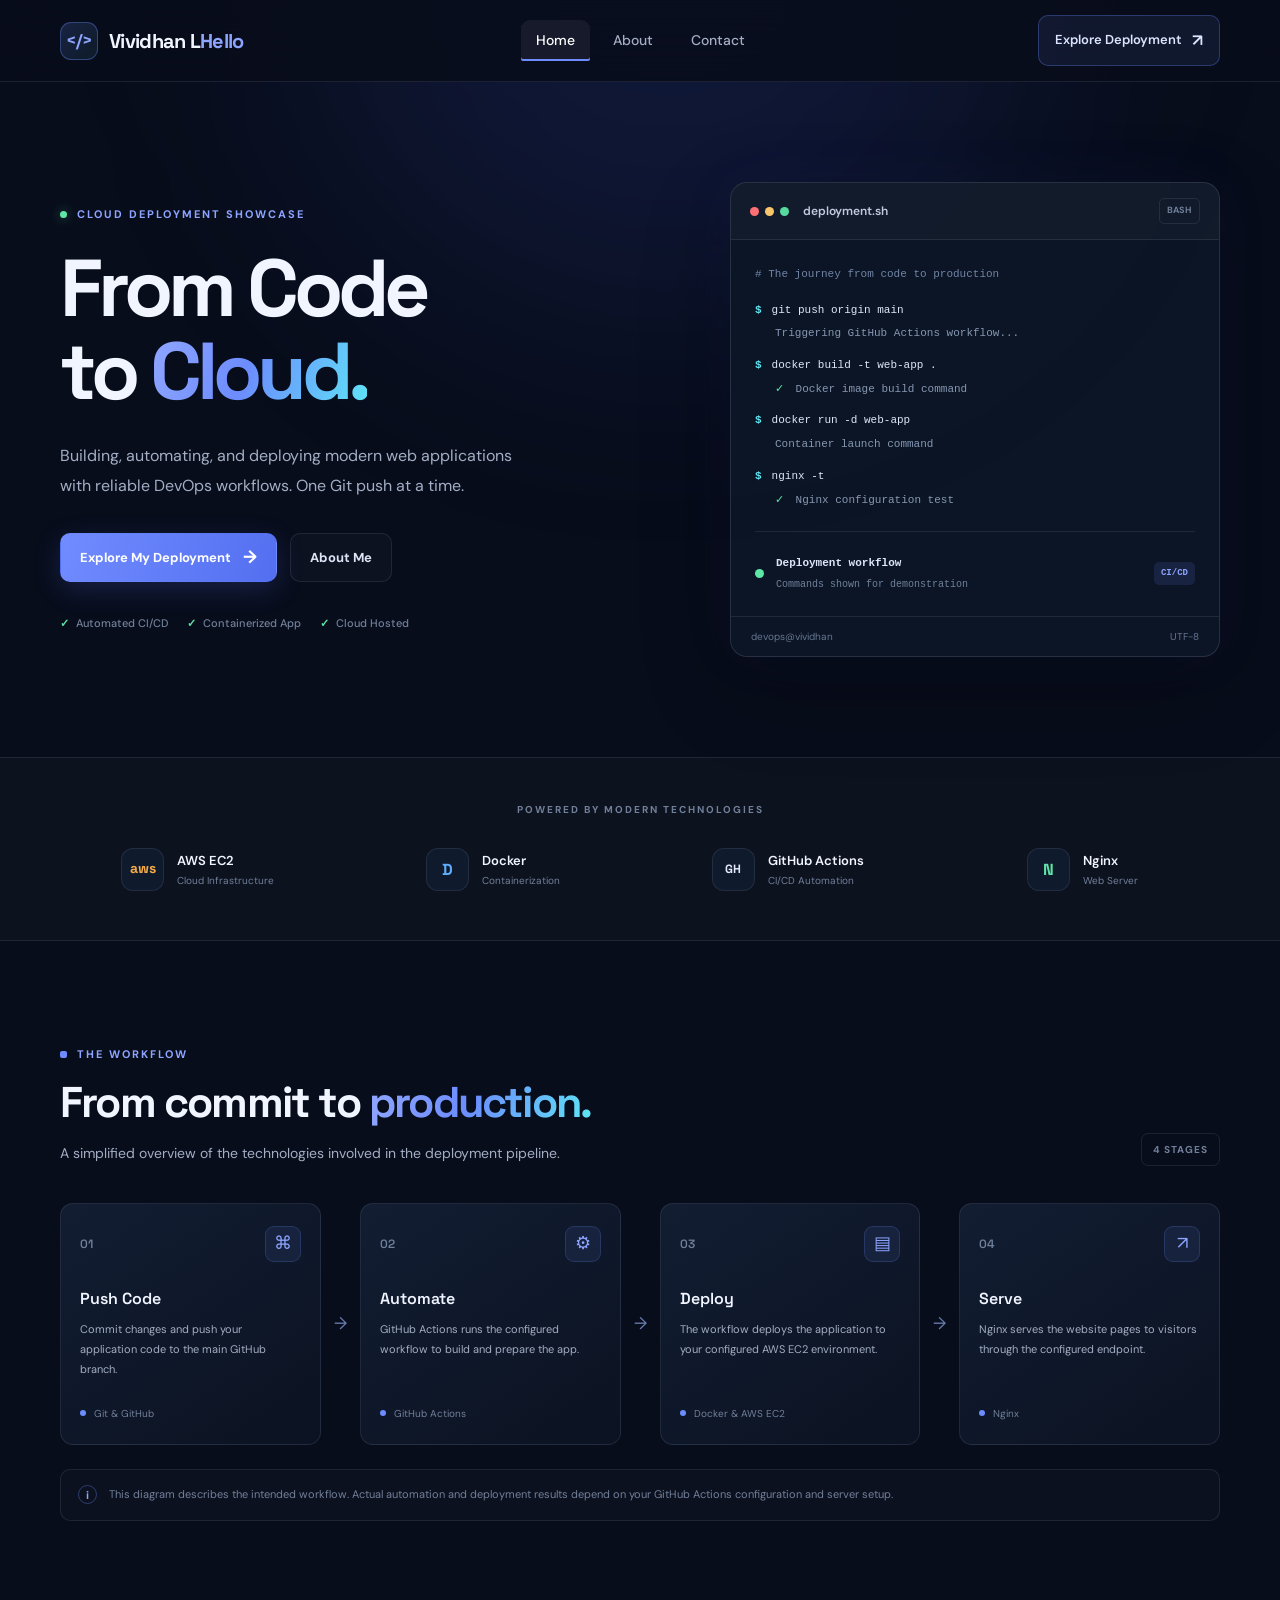
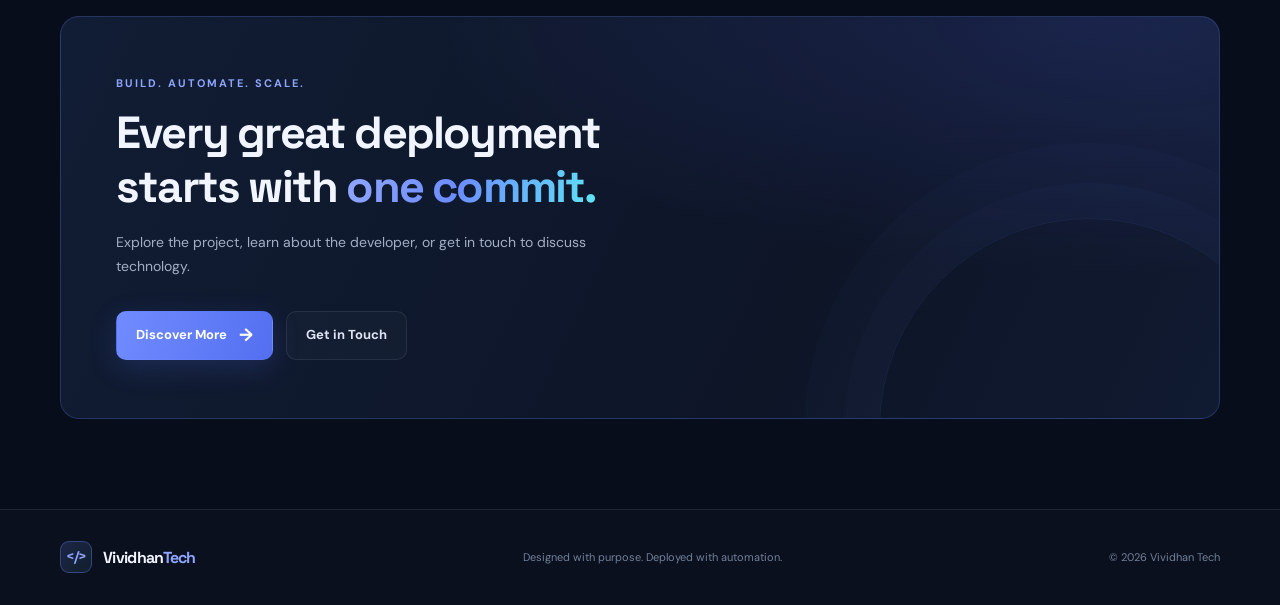
==== commit a9851d3c: "Upgrade about and contact pages with modern UI" ====
--- a/index.html
+++ b/index.html
@@ -24,7 +24,7 @@
     <header class="navbar">
         <a href="index.html" class="brand">
             <span class="brand-icon">&lt;/&gt;</span>
-            <span>Vividhan<span class="brand-accent">Tech</span></span>
+            <span>Vividhan L<span class="brand-accent">Hello</span></span>
         </a>
 
         <nav class="nav-links" id="navLinks">
--- a/style.css
+++ b/style.css
@@ -1140,3 +1140,249 @@
         animation-duration: 0.01ms !important;
     }
 }
+
+/* ==========================================
+   ABOUT & CONTACT PAGE EXTENSIONS
+   ========================================== */
+
+.page-header {
+    padding-top: 80px;
+    padding-bottom: 40px;
+    text-align: center;
+}
+
+.page-header .eyebrow {
+    justify-content: center;
+    margin-bottom: 15px;
+}
+
+.page-header h1 {
+    font-family: var(--font-heading);
+    font-size: clamp(40px, 5vw, 64px);
+    line-height: 1.1;
+    letter-spacing: -2px;
+    font-weight: 700;
+}
+
+.page-header p {
+    max-width: 600px;
+    margin: 20px auto 0;
+    color: var(--text-secondary);
+    font-size: 16px;
+}
+
+/* ABOUT PAGE */
+
+.about-section {
+    padding-bottom: 90px;
+}
+
+.about-grid {
+    display: grid;
+    grid-template-columns: 1.1fr 0.9fr;
+    gap: 40px;
+    align-items: start;
+}
+
+.content-card {
+    background: linear-gradient(
+        145deg,
+        rgba(19, 31, 52, 0.95),
+        rgba(12, 19, 34, 0.95)
+    );
+    border: 1px solid var(--border);
+    border-radius: 17px;
+    padding: 36px 32px;
+    box-shadow: 0 20px 50px rgba(0, 0, 0, 0.2);
+}
+
+.content-card h2,
+.content-card h3 {
+    font-family: var(--font-heading);
+    color: var(--text);
+    margin-bottom: 16px;
+    letter-spacing: -0.5px;
+}
+
+.content-card p {
+    color: var(--text-secondary);
+    margin-bottom: 18px;
+    font-size: 15px;
+    line-height: 1.8;
+}
+
+.skills-wrapper {
+    margin-top: 25px;
+}
+
+.skills-title {
+    font-size: 11px;
+    font-weight: 700;
+    letter-spacing: 1.5px;
+    color: var(--primary-bright);
+    margin-bottom: 12px;
+}
+
+.skills-tags {
+    display: flex;
+    flex-wrap: wrap;
+    gap: 10px;
+}
+
+.skill-tag {
+    padding: 6px 14px;
+    border-radius: 8px;
+    background: rgba(108, 140, 255, 0.1);
+    border: 1px solid rgba(108, 140, 255, 0.25);
+    color: #dce4ff;
+    font-size: 12px;
+    font-weight: 600;
+    transition: 0.2s ease;
+}
+
+.skill-tag:hover {
+    background: rgba(108, 140, 255, 0.22);
+    border-color: var(--primary);
+    transform: translateY(-2px);
+}
+
+.stat-grid {
+    display: grid;
+    grid-template-columns: repeat(2, 1fr);
+    gap: 16px;
+    margin-top: 24px;
+}
+
+.stat-card {
+    background: var(--surface);
+    border: 1px solid var(--border);
+    border-radius: 12px;
+    padding: 20px;
+    text-align: center;
+}
+
+.stat-number {
+    font-family: var(--font-heading);
+    font-size: 32px;
+    font-weight: 700;
+    color: var(--cyan);
+}
+
+.stat-label {
+    font-size: 11px;
+    color: var(--text-muted);
+    margin-top: 4px;
+    font-weight: 600;
+    letter-spacing: 0.5px;
+}
+
+/* CONTACT PAGE */
+
+.contact-section {
+    padding-bottom: 95px;
+}
+
+.contact-grid {
+    display: grid;
+    grid-template-columns: 1fr 1fr;
+    gap: 40px;
+    align-items: start;
+}
+
+.contact-info-list {
+    display: flex;
+    flex-direction: column;
+    gap: 18px;
+    margin-top: 25px;
+}
+
+.contact-info-item {
+    display: flex;
+    align-items: center;
+    gap: 18px;
+    padding: 18px 22px;
+    background: var(--surface);
+    border: 1px solid var(--border);
+    border-radius: 13px;
+    transition: all 0.25s ease;
+}
+
+.contact-info-item:hover {
+    background: var(--surface-hover);
+    border-color: rgba(108, 140, 255, 0.4);
+    transform: translateX(4px);
+}
+
+.contact-info-icon {
+    width: 44px;
+    height: 44px;
+    border-radius: 11px;
+    background: rgba(108, 140, 255, 0.12);
+    border: 1px solid rgba(108, 140, 255, 0.3);
+    color: var(--primary-bright);
+    display: grid;
+    place-items: center;
+    font-size: 20px;
+    flex-shrink: 0;
+}
+
+.contact-info-label {
+    font-size: 11px;
+    color: var(--text-muted);
+    font-weight: 600;
+    letter-spacing: 1px;
+}
+
+.contact-info-val {
+    font-size: 15px;
+    color: var(--text);
+    font-weight: 600;
+}
+
+/* CONTACT FORM */
+
+.form-group {
+    margin-bottom: 20px;
+}
+
+.form-label {
+    display: block;
+    margin-bottom: 8px;
+    color: var(--text-secondary);
+    font-size: 13px;
+    font-weight: 600;
+}
+
+.form-input,
+.form-textarea {
+    width: 100%;
+    padding: 13px 18px;
+    background: rgba(8, 13, 27, 0.7);
+    border: 1px solid var(--border);
+    border-radius: 10px;
+    color: var(--text);
+    font-family: var(--font-body);
+    font-size: 14px;
+    transition: 0.25s ease;
+}
+
+.form-input:focus,
+.form-textarea:focus {
+    outline: none;
+    border-color: var(--primary);
+    box-shadow: 0 0 0 3px rgba(108, 140, 255, 0.2);
+    background: rgba(8, 13, 27, 0.95);
+}
+
+.form-textarea {
+    min-height: 120px;
+    resize: vertical;
+}
+
+@media (max-width: 900px) {
+    .about-grid,
+    .contact-grid {
+        grid-template-columns: 1fr;
+        gap: 30px;
+    }
+}
